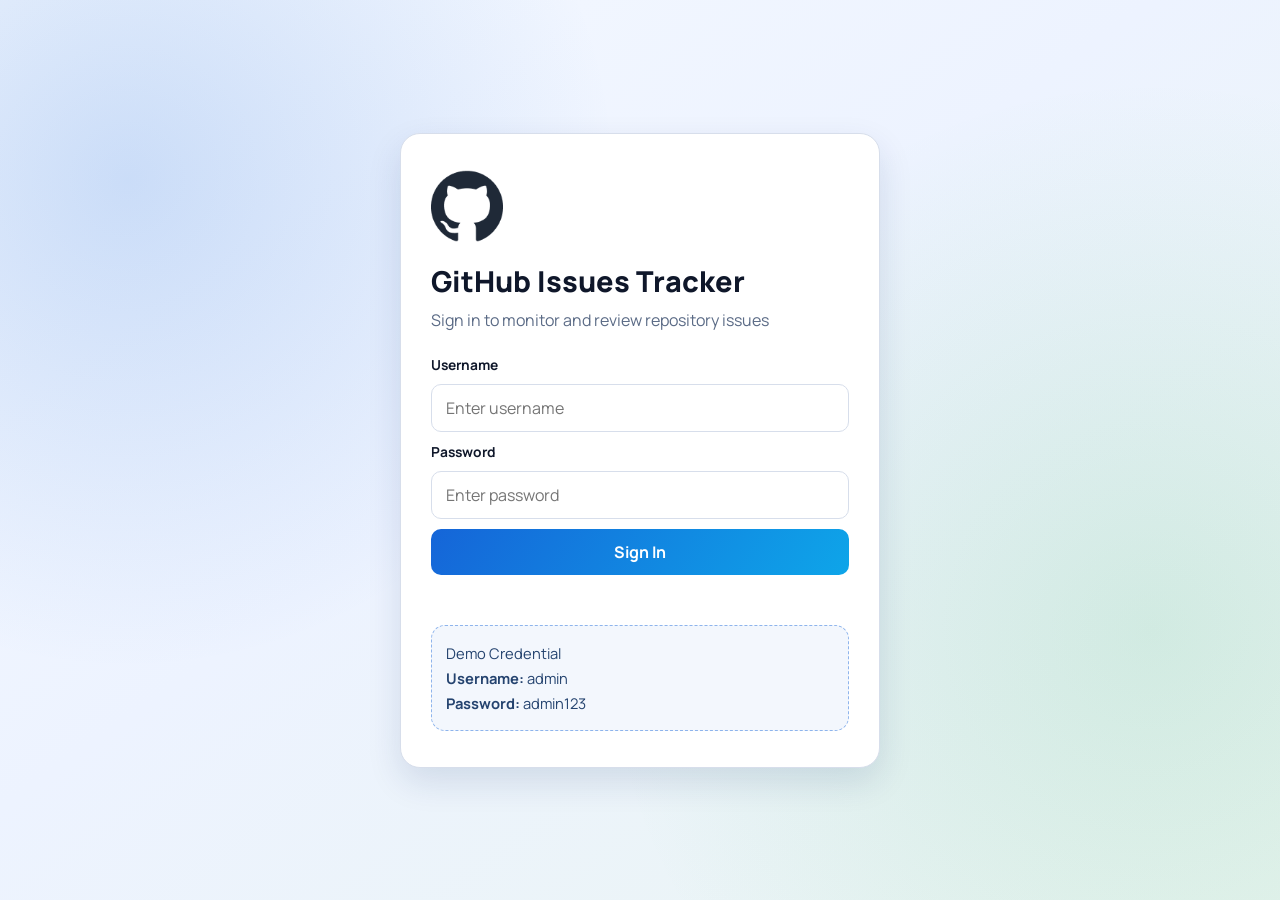
==== issues.html @ 7c421cb4 "1th" ====
<!DOCTYPE html>
<html lang="en">
  <head>
    <meta charset="UTF-8" />
    <meta name="viewport" content="width=device-width, initial-scale=1.0" />
    <title>GitHub Issues Tracker</title>
    <link rel="preconnect" href="https://fonts.googleapis.com" />
    <link rel="preconnect" href="https://fonts.gstatic.com" crossorigin />
    <link
      href="https://fonts.googleapis.com/css2?family=Manrope:wght@400;500;600;700;800&display=swap"
      rel="stylesheet"
    />
    <link rel="stylesheet" href="css/styles.css" />
  </head>
  <body class="app-body">
    <header class="app-header">
      <div class="brand-wrap">
        <img src="assets/github-logo.png" alt="Logo" class="brand-logo" />
        <div>
          <h1 class="brand-title">GitHub Issues Tracker</h1>
          <p class="brand-subtitle">Assignment-05 Dashboard</p>
        </div>
      </div>

      <div class="header-actions">
        <form id="search-form" class="search-form">
          <input
            id="search-input"
            type="text"
            class="text-input search-input"
            placeholder="Search issues..."
          />
          <button type="submit" class="primary-btn search-btn">Search</button>
        </form>
        <button id="logout-btn" type="button" class="ghost-btn">Logout</button>
      </div>
    </header>

    <main class="app-main">
      <section class="tab-panel">
        <div class="tabs-row">
          <button type="button" class="tab-btn is-active" data-tab="all">All</button>
          <button type="button" class="tab-btn" data-tab="open">Open</button>
          <button type="button" class="tab-btn" data-tab="closed">Closed</button>
        </div>

        <div class="summary-row">
          <div class="summary-left">
            <img src="assets/Aperture.png" alt="" class="summary-icon" />
            <p id="summary-text">0 issues for selected filter</p>
          </div>

          <div class="summary-right">
            <div class="status-chip">
              <img src="assets/Open-Status.png" alt="" />
              <span id="open-count">0 Open</span>
            </div>
            <div class="status-chip">
              <img src="assets/closed-status.png" alt="" />
              <span id="closed-count">0 Closed</span>
            </div>
          </div>
        </div>
      </section>

      <section class="cards-shell">
        <div id="loading-state" class="loading-state hidden">
          <div class="spinner" aria-hidden="true"></div>
          <p>Loading issues...</p>
        </div>

        <div id="issues-grid" class="issues-grid" aria-live="polite"></div>
        <p id="empty-state" class="empty-state hidden">
          No issues found for the selected filter.
        </p>
      </section>
    </main>

    <div id="modal-overlay" class="modal-overlay hidden" role="dialog" aria-modal="true">
      <div class="modal-card">
        <button id="modal-close" class="modal-close-btn" aria-label="Close modal">x</button>
        <div id="modal-content" class="modal-content"></div>
      </div>
    </div>

    <script src="js/issues.js"></script>
  </body>
</html>
---- css/styles.css ----
:root {
  --canvas: #eef3fb;
  --surface: #ffffff;
  --surface-soft: #f8fbff;
  --ink: #0f172a;
  --muted: #5b6b86;
  --line: #d7deeb;
  --brand: #1565d8;
  --brand-strong: #0e4fb2;
  --open: #1a9c4b;
  --closed: #7b3ff0;
  --danger: #d13d59;
  --shadow: 0 14px 34px rgba(12, 42, 99, 0.12);
  --radius-lg: 20px;
  --radius-md: 14px;
  --radius-sm: 10px;
}

* {
  box-sizing: border-box;
}

body {
  margin: 0;
  font-family: "Manrope", sans-serif;
  color: var(--ink);
}

.hidden {
  display: none !important;
}

.login-body {
  min-height: 100vh;
  padding: 20px;
  background:
    radial-gradient(circle at 10% 20%, rgba(21, 101, 216, 0.18), transparent 36%),
    radial-gradient(circle at 90% 70%, rgba(22, 163, 74, 0.12), transparent 42%),
    linear-gradient(145deg, #f5f9ff 0%, #edf3ff 45%, #eaf5f2 100%);
  display: grid;
  place-items: center;
}

.auth-wrapper {
  width: min(100%, 480px);
}

.auth-card {
  background: var(--surface);
  border: 1px solid var(--line);
  border-radius: var(--radius-lg);
  box-shadow: var(--shadow);
  padding: 36px 30px;
}

.auth-logo {
  width: 72px;
  height: 72px;
  object-fit: contain;
  margin-bottom: 14px;
}

.auth-title {
  margin: 0;
  font-size: 1.8rem;
  font-weight: 800;
}

.auth-subtitle {
  margin: 8px 0 24px;
  color: var(--muted);
}

.auth-form {
  display: grid;
  gap: 10px;
}

.field-label {
  font-size: 0.86rem;
  font-weight: 700;
}

.text-input {
  width: 100%;
  border: 1px solid var(--line);
  border-radius: var(--radius-sm);
  padding: 12px 14px;
  font: inherit;
  color: var(--ink);
  background: #fff;
  transition: border-color 0.2s, box-shadow 0.2s;
}

.text-input:focus {
  outline: none;
  border-color: var(--brand);
  box-shadow: 0 0 0 4px rgba(21, 101, 216, 0.14);
}

.primary-btn,
.ghost-btn {
  border: 0;
  border-radius: var(--radius-sm);
  font: inherit;
  font-weight: 700;
  cursor: pointer;
}

.primary-btn {
  background: linear-gradient(125deg, var(--brand) 0%, #0ea5e9 100%);
  color: #fff;
  padding: 12px 16px;
}

.primary-btn:hover {
  background: linear-gradient(125deg, var(--brand-strong) 0%, #0582bc 100%);
}

.auth-error {
  min-height: 20px;
  margin: 0;
  color: var(--danger);
  font-size: 0.92rem;
}

.demo-credentials {
  margin-top: 20px;
  border-radius: var(--radius-md);
  border: 1px dashed rgba(21, 101, 216, 0.45);
  background: rgba(21, 101, 216, 0.05);
  padding: 12px 14px;
  color: #24436f;
}

.demo-credentials p {
  margin: 5px 0;
  font-size: 0.92rem;
}

.app-body {
  min-height: 100vh;
  background: linear-gradient(180deg, #f4f8ff 0%, #eef3fb 100%);
}

.app-header {
  position: sticky;
  top: 0;
  z-index: 50;
  background: rgba(255, 255, 255, 0.92);
  border-bottom: 1px solid var(--line);
  backdrop-filter: blur(6px);
  padding: 14px 20px;
  display: flex;
  align-items: center;
  justify-content: space-between;
  gap: 16px;
}

.brand-wrap {
  display: flex;
  align-items: center;
  gap: 12px;
}

.brand-logo {
  width: 44px;
  height: 44px;
}

.brand-title {
  margin: 0;
  font-size: 1.1rem;
  font-weight: 800;
}

.brand-subtitle {
  margin: 2px 0 0;
  color: var(--muted);
  font-size: 0.86rem;
}

.header-actions {
  display: flex;
  align-items: center;
  gap: 10px;
}

.search-form {
  display: flex;
  align-items: center;
  gap: 8px;
}

.search-input {
  width: min(340px, 52vw);
}

.search-btn {
  padding-inline: 18px;
}

.ghost-btn {
  padding: 10px 14px;
  border: 1px solid var(--line);
  background: #fff;
  color: var(--ink);
}

.ghost-btn:hover {
  background: #f5f8ff;
}

.app-main {
  width: min(1360px, 95%);
  margin: 22px auto 32px;
}

.tab-panel {
  border: 1px solid var(--line);
  border-radius: var(--radius-md);
  background: #fff;
  box-shadow: 0 8px 24px rgba(20, 37, 80, 0.08);
}

.tabs-row {
  border-bottom: 1px solid var(--line);
  display: flex;
  align-items: center;
  gap: 8px;
  padding: 10px;
}

.tab-btn {
  border: 0;
  background: transparent;
  border-radius: 8px;
  cursor: pointer;
  padding: 9px 14px;
  font: inherit;
  font-weight: 700;
  color: #334155;
}

.tab-btn:hover {
  background: #eff5ff;
}

.tab-btn.is-active {
  color: #fff;
  background: linear-gradient(135deg, var(--brand) 0%, #1278f1 100%);
}

.summary-row {
  padding: 12px 14px;
  display: flex;
  align-items: center;
  justify-content: space-between;
  gap: 10px;
  flex-wrap: wrap;
}

.summary-left {
  display: flex;
  align-items: center;
  gap: 8px;
  color: #1f3556;
}

.summary-left p {
  margin: 0;
  font-weight: 600;
}

.summary-icon {
  width: 16px;
  height: 16px;
}

.summary-right {
  display: flex;
  align-items: center;
  gap: 10px;
}

.status-chip {
  border: 1px solid var(--line);
  border-radius: 99px;
  background: var(--surface-soft);
  padding: 5px 10px;
  display: flex;
  align-items: center;
  gap: 6px;
  font-size: 0.86rem;
  font-weight: 700;
}

.status-chip img {
  width: 12px;
  height: 12px;
  object-fit: contain;
}

.cards-shell {
  position: relative;
  margin-top: 16px;
}

.loading-state {
  border: 1px solid var(--line);
  border-radius: var(--radius-md);
  background: #fff;
  padding: 36px 18px;
  display: grid;
  place-items: center;
  gap: 10px;
  color: #334155;
}

.spinner {
  width: 36px;
  height: 36px;
  border-radius: 50%;
  border: 3px solid #dbe4f3;
  border-top-color: var(--brand);
  animation: spin 0.85s linear infinite;
}

@keyframes spin {
  to {
    transform: rotate(360deg);
  }
}

.issues-grid {
  display: grid;
  grid-template-columns: repeat(4, minmax(0, 1fr));
  gap: 14px;
}

.issue-card {
  background: #fff;
  border: 1px solid var(--line);
  border-radius: var(--radius-md);
  border-top-width: 4px;
  box-shadow: 0 8px 20px rgba(18, 34, 70, 0.06);
  padding: 14px;
  display: flex;
  flex-direction: column;
  gap: 12px;
}

.issue-card.status-open {
  border-top-color: var(--open);
}

.issue-card.status-closed {
  border-top-color: var(--closed);
}

.card-head {
  display: flex;
  align-items: flex-start;
  justify-content: space-between;
  gap: 10px;
}

.issue-link {
  border: 0;
  background: transparent;
  color: var(--brand-strong);
  font: inherit;
  font-weight: 800;
  text-align: left;
  cursor: pointer;
  padding: 0;
  line-height: 1.35;
}

.issue-link:hover {
  text-decoration: underline;
}

.status-badge {
  border-radius: 999px;
  padding: 4px 9px;
  font-size: 0.74rem;
  font-weight: 800;
  text-transform: capitalize;
  flex-shrink: 0;
}

.status-badge.status-open {
  background: rgba(26, 156, 75, 0.14);
  color: #0f7d38;
}

.status-badge.status-closed {
  background: rgba(123, 63, 240, 0.14);
  color: #5d24c8;
}

.issue-description {
  margin: 0;
  color: #4b5f80;
  font-size: 0.92rem;
  line-height: 1.5;
}

.meta-grid {
  display: grid;
  grid-template-columns: repeat(2, minmax(0, 1fr));
  gap: 9px;
}

.meta-item {
  margin: 0;
  font-size: 0.85rem;
  color: #2f415f;
}

.meta-item span {
  display: block;
  color: var(--muted);
  font-size: 0.74rem;
  font-weight: 700;
  margin-bottom: 2px;
}

.card-footer {
  margin-top: auto;
  display: flex;
  justify-content: space-between;
  align-items: center;
  gap: 8px;
}

.label-pill {
  max-width: 68%;
  border-radius: 999px;
  border: 1px solid var(--line);
  background: var(--surface-soft);
  padding: 4px 10px;
  font-size: 0.78rem;
  font-weight: 600;
  white-space: nowrap;
  text-overflow: ellipsis;
  overflow: hidden;
}

.details-btn {
  border: 1px solid var(--line);
  border-radius: 8px;
  background: #fff;
  color: #223554;
  cursor: pointer;
  font: inherit;
  font-size: 0.8rem;
  font-weight: 700;
  padding: 6px 9px;
}

.details-btn:hover {
  background: #f4f8ff;
}

.empty-state {
  margin: 10px 0 0;
  text-align: center;
  color: var(--muted);
  border: 1px dashed var(--line);
  border-radius: var(--radius-md);
  background: #fff;
  padding: 28px 18px;
}

.modal-overlay {
  position: fixed;
  inset: 0;
  background: rgba(8, 17, 34, 0.56);
  display: grid;
  place-items: center;
  padding: 18px;
  z-index: 100;
}

.modal-card {
  width: min(760px, 100%);
  max-height: calc(100vh - 40px);
  overflow-y: auto;
  border-radius: var(--radius-lg);
  background: #fff;
  border: 1px solid var(--line);
  box-shadow: var(--shadow);
  position: relative;
  padding: 24px;
}

.modal-close-btn {
  position: absolute;
  top: 10px;
  right: 10px;
  width: 34px;
  height: 34px;
  border-radius: 50%;
  border: 1px solid var(--line);
  background: #fff;
  color: #334155;
  cursor: pointer;
  font: inherit;
  font-size: 1rem;
}

.modal-content h2 {
  margin-top: 0;
  margin-bottom: 10px;
  font-size: 1.4rem;
}

.modal-description {
  margin: 0 0 16px;
  color: #384d73;
  line-height: 1.6;
}

.modal-grid {
  display: grid;
  grid-template-columns: repeat(2, minmax(0, 1fr));
  gap: 10px;
}

.modal-item {
  border: 1px solid var(--line);
  border-radius: 10px;
  background: var(--surface-soft);
  padding: 10px 12px;
}

.modal-item p {
  margin: 0;
  color: #2a3b59;
  font-size: 0.9rem;
}

.modal-item p:first-child {
  margin-bottom: 4px;
  color: var(--muted);
  font-size: 0.78rem;
  font-weight: 700;
}

.modal-loading {
  display: grid;
  place-items: center;
  gap: 12px;
  padding: 34px;
}

@media (max-width: 1180px) {
  .issues-grid {
    grid-template-columns: repeat(3, minmax(0, 1fr));
  }
}

@media (max-width: 920px) {
  .app-header {
    align-items: stretch;
    flex-direction: column;
  }

  .header-actions {
    justify-content: space-between;
  }

  .search-input {
    width: 100%;
  }

  .search-form {
    flex: 1;
  }

  .issues-grid {
    grid-template-columns: repeat(2, minmax(0, 1fr));
  }
}

@media (max-width: 620px) {
  .auth-card {
    padding: 26px 20px;
  }

  .brand-subtitle {
    display: none;
  }

  .header-actions {
    flex-direction: column;
    align-items: stretch;
  }

  .issues-grid {
    grid-template-columns: 1fr;
  }

  .summary-right {
    width: 100%;
    justify-content: flex-start;
  }

  .search-form {
    width: 100%;
  }

  .modal-card {
    padding: 18px;
  }

  .modal-grid {
    grid-template-columns: 1fr;
  }
}
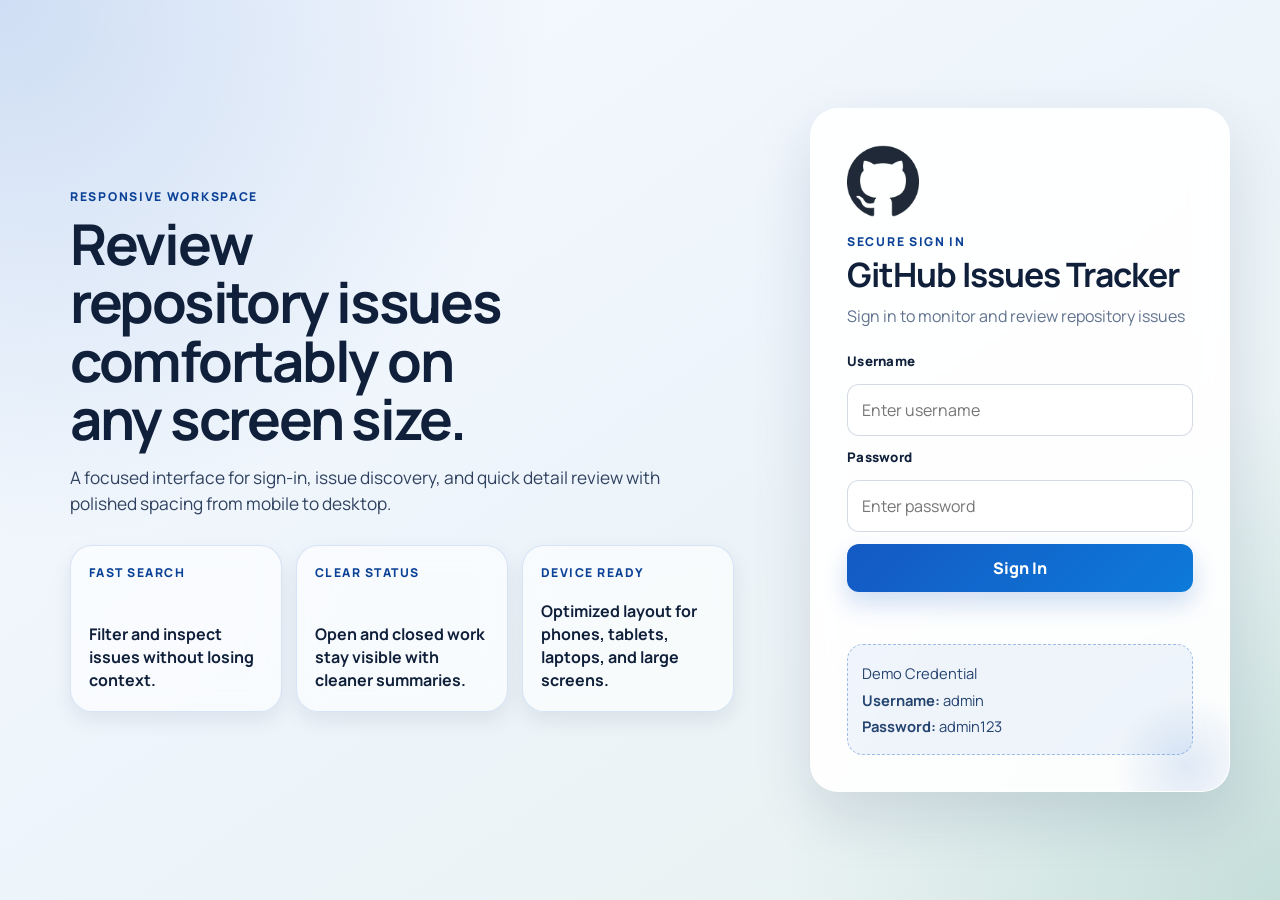
==== commit 37124656: "6th" ====
--- a/issues.html
+++ b/issues.html
@@ -13,68 +13,129 @@
     <link rel="stylesheet" href="css/styles.css" />
   </head>
   <body class="app-body">
-    <header class="app-header">
-      <div class="brand-wrap">
-        <img src="assets/github-logo.png" alt="Logo" class="brand-logo" />
-        <div>
-          <h1 class="brand-title">GitHub Issues Tracker</h1>
-          <p class="brand-subtitle">Assignment-05 Dashboard</p>
-        </div>
-      </div>
-
-      <div class="header-actions">
-        <form id="search-form" class="search-form">
-          <input
-            id="search-input"
-            type="text"
-            class="text-input search-input"
-            placeholder="Search issues..."
-          />
-          <button type="submit" class="primary-btn search-btn">Search</button>
-        </form>
-        <button id="logout-btn" type="button" class="ghost-btn">Logout</button>
-      </div>
-    </header>
-
-    <main class="app-main">
-      <section class="tab-panel">
-        <div class="tabs-row">
-          <button type="button" class="tab-btn is-active" data-tab="all">All</button>
-          <button type="button" class="tab-btn" data-tab="open">Open</button>
-          <button type="button" class="tab-btn" data-tab="closed">Closed</button>
+    <div class="app-shell">
+      <header class="app-header">
+        <div class="brand-wrap">
+          <img src="assets/github-logo.png" alt="Logo" class="brand-logo" />
+          <div class="brand-copy">
+            <p class="section-label">Repository Workspace</p>
+            <h1 class="brand-title">GitHub Issues Tracker</h1>
+            <p class="brand-subtitle">
+              Search, filter, and review repository issues from a polished dashboard that
+              adapts smoothly across device sizes.
+            </p>
+          </div>
         </div>
 
-        <div class="summary-row">
-          <div class="summary-left">
-            <img src="assets/Aperture.png" alt="" class="summary-icon" />
-            <p id="summary-text">0 issues for selected filter</p>
+        <div class="header-actions">
+          <form id="search-form" class="search-form">
+            <label class="sr-only" for="search-input">Search issues</label>
+            <input
+              id="search-input"
+              type="search"
+              class="text-input search-input"
+              placeholder="Search issues, labels, authors..."
+            />
+            <button type="submit" class="primary-btn search-btn">Search</button>
+          </form>
+          <button id="logout-btn" type="button" class="ghost-btn">Logout</button>
+        </div>
+      </header>
+
+      <main class="app-main">
+        <section class="hero-panel">
+          <div class="hero-copy">
+            <p class="section-label">Issue Overview</p>
+            <h2 class="hero-title">A clearer issue board for mobile, tablet, and desktop.</h2>
+            <p class="hero-text">
+              Keep issue discovery simple with clean metrics, compact cards, and a modal
+              view that stays readable on smaller screens.
+            </p>
           </div>
 
-          <div class="summary-right">
-            <div class="status-chip">
-              <img src="assets/Open-Status.png" alt="" />
-              <span id="open-count">0 Open</span>
+          <div class="metrics-grid">
+            <article class="metric-card">
+              <span>Total Issues</span>
+              <strong id="total-count">0</strong>
+            </article>
+            <article class="metric-card">
+              <span>Visible Now</span>
+              <strong id="visible-count">0</strong>
+            </article>
+            <article class="metric-card">
+              <span>Open Issues</span>
+              <strong id="open-count">0 Open</strong>
+            </article>
+            <article class="metric-card">
+              <span>Closed Issues</span>
+              <strong id="closed-count">0 Closed</strong>
+            </article>
+          </div>
+        </section>
+
+        <section class="tab-panel">
+          <div class="panel-top">
+            <div class="tabs-row" role="tablist" aria-label="Issue status filters">
+              <button
+                type="button"
+                class="tab-btn is-active"
+                data-tab="all"
+                role="tab"
+                aria-selected="true"
+              >
+                All
+              </button>
+              <button type="button" class="tab-btn" data-tab="open" role="tab" aria-selected="false">
+                Open
+              </button>
+              <button
+                type="button"
+                class="tab-btn"
+                data-tab="closed"
+                role="tab"
+                aria-selected="false"
+              >
+                Closed
+              </button>
             </div>
-            <div class="status-chip">
-              <img src="assets/closed-status.png" alt="" />
-              <span id="closed-count">0 Closed</span>
+
+            <div class="summary-right">
+              <div class="status-chip">
+                <img src="assets/Open-Status.png" alt="" />
+                <span id="open-chip-count">0 Open</span>
+              </div>
+              <div class="status-chip">
+                <img src="assets/closed-status.png" alt="" />
+                <span id="closed-chip-count">0 Closed</span>
+              </div>
             </div>
           </div>
-        </div>
-      </section>
 
-      <section class="cards-shell">
-        <div id="loading-state" class="loading-state hidden">
-          <div class="spinner" aria-hidden="true"></div>
-          <p>Loading issues...</p>
-        </div>
+          <div class="summary-row">
+            <div class="summary-left">
+              <img src="assets/Aperture.png" alt="" class="summary-icon" />
+              <p id="summary-text">0 issues for selected filter</p>
+            </div>
+            <p id="summary-note" class="summary-note">
+              Browse all repository issues or narrow the results with search and status
+              filters.
+            </p>
+          </div>
+        </section>
 
-        <div id="issues-grid" class="issues-grid" aria-live="polite"></div>
-        <p id="empty-state" class="empty-state hidden">
-          No issues found for the selected filter.
-        </p>
-      </section>
-    </main>
+        <section class="cards-shell">
+          <div id="loading-state" class="loading-state hidden">
+            <div class="spinner" aria-hidden="true"></div>
+            <p>Loading issues...</p>
+          </div>
+
+          <div id="issues-grid" class="issues-grid" aria-live="polite"></div>
+          <p id="empty-state" class="empty-state hidden">
+            No issues found for the selected filter.
+          </p>
+        </section>
+      </main>
+    </div>
 
     <div id="modal-overlay" class="modal-overlay hidden" role="dialog" aria-modal="true">
       <div class="modal-card">
--- a/css/styles.css
+++ b/css/styles.css
@@ -1,120 +1,277 @@
 :root {
-  --canvas: #eef3fb;
-  --surface: #ffffff;
-  --surface-soft: #f8fbff;
-  --ink: #0f172a;
-  --muted: #5b6b86;
-  --line: #d7deeb;
-  --brand: #1565d8;
-  --brand-strong: #0e4fb2;
-  --open: #1a9c4b;
-  --closed: #7b3ff0;
-  --danger: #d13d59;
-  --shadow: 0 14px 34px rgba(12, 42, 99, 0.12);
-  --radius-lg: 20px;
-  --radius-md: 14px;
-  --radius-sm: 10px;
+  --canvas: #edf3f8;
+  --surface: rgba(255, 255, 255, 0.9);
+  --surface-strong: #ffffff;
+  --surface-soft: #f5f8fc;
+  --ink: #10203b;
+  --muted: #61738f;
+  --line: rgba(127, 148, 177, 0.28);
+  --brand: #1459c3;
+  --brand-strong: #0b4297;
+  --accent: #0f766e;
+  --open: #15803d;
+  --closed: #b45309;
+  --danger: #c53030;
+  --shadow-lg: 0 24px 60px rgba(17, 37, 76, 0.12);
+  --shadow-md: 0 16px 34px rgba(14, 30, 63, 0.1);
+  --shadow-sm: 0 8px 20px rgba(14, 30, 63, 0.08);
+  --radius-xl: 28px;
+  --radius-lg: 22px;
+  --radius-md: 16px;
+  --radius-sm: 12px;
 }
 
 * {
   box-sizing: border-box;
 }
 
+html {
+  font-size: 16px;
+}
+
 body {
   margin: 0;
   font-family: "Manrope", sans-serif;
   color: var(--ink);
+  line-height: 1.5;
+  overflow-x: hidden;
+}
+
+img {
+  display: block;
+  max-width: 100%;
+}
+
+button,
+input {
+  font: inherit;
 }
 
 .hidden {
   display: none !important;
 }
 
+.sr-only {
+  position: absolute;
+  width: 1px;
+  height: 1px;
+  padding: 0;
+  margin: -1px;
+  overflow: hidden;
+  clip: rect(0, 0, 0, 0);
+  white-space: nowrap;
+  border: 0;
+}
+
+.section-label {
+  margin: 0 0 0.5rem;
+  color: var(--brand-strong);
+  font-size: 0.76rem;
+  font-weight: 800;
+  letter-spacing: 0.14em;
+  text-transform: uppercase;
+}
+
 .login-body {
   min-height: 100vh;
-  padding: 20px;
+  padding: clamp(20px, 4vw, 40px);
   background:
-    radial-gradient(circle at 10% 20%, rgba(21, 101, 216, 0.18), transparent 36%),
-    radial-gradient(circle at 90% 70%, rgba(22, 163, 74, 0.12), transparent 42%),
-    linear-gradient(145deg, #f5f9ff 0%, #edf3ff 45%, #eaf5f2 100%);
-  display: grid;
-  place-items: center;
+    radial-gradient(circle at 0% 0%, rgba(20, 89, 195, 0.18), transparent 35%),
+    radial-gradient(circle at 100% 100%, rgba(15, 118, 110, 0.16), transparent 32%),
+    linear-gradient(145deg, #f8fbff 0%, #edf4fb 48%, #e8f2ee 100%);
+  display: grid;
+  align-items: center;
+}
+
+.auth-layout {
+  width: min(1180px, 100%);
+  margin: 0 auto;
+  display: grid;
+  grid-template-columns: minmax(0, 1.15fr) minmax(320px, 420px);
+  gap: clamp(24px, 5vw, 56px);
+  align-items: center;
+}
+
+.auth-showcase {
+  padding: clamp(12px, 2vw, 20px);
+}
+
+.showcase-title {
+  margin: 0;
+  max-width: 12ch;
+  font-size: clamp(2rem, 4.4vw, 4rem);
+  line-height: 1.04;
+  letter-spacing: -0.04em;
+}
+
+.showcase-copy {
+  max-width: 58ch;
+  margin: 1rem 0 0;
+  color: #30425f;
+  font-size: clamp(1rem, 1.5vw, 1.08rem);
+}
+
+.showcase-grid {
+  margin-top: 1.75rem;
+  display: grid;
+  grid-template-columns: repeat(3, minmax(0, 1fr));
+  gap: 14px;
+}
+
+.showcase-card {
+  min-height: 160px;
+  padding: 18px;
+  border: 1px solid rgba(20, 89, 195, 0.14);
+  border-radius: var(--radius-lg);
+  background: rgba(255, 255, 255, 0.62);
+  box-shadow: var(--shadow-sm);
+  backdrop-filter: blur(14px);
+  display: flex;
+  flex-direction: column;
+  justify-content: space-between;
+  gap: 18px;
+}
+
+.showcase-card span {
+  color: var(--brand-strong);
+  font-size: 0.76rem;
+  font-weight: 800;
+  letter-spacing: 0.12em;
+  text-transform: uppercase;
+}
+
+.showcase-card strong {
+  font-size: 1rem;
+  line-height: 1.45;
 }
 
 .auth-wrapper {
-  width: min(100%, 480px);
+  width: min(100%, 420px);
+  justify-self: end;
 }
 
 .auth-card {
-  background: var(--surface);
-  border: 1px solid var(--line);
-  border-radius: var(--radius-lg);
-  box-shadow: var(--shadow);
-  padding: 36px 30px;
+  position: relative;
+  overflow: hidden;
+  background: rgba(255, 255, 255, 0.92);
+  border: 1px solid rgba(255, 255, 255, 0.75);
+  border-radius: var(--radius-xl);
+  box-shadow: var(--shadow-lg);
+  padding: clamp(24px, 4vw, 36px);
+  backdrop-filter: blur(16px);
+}
+
+.auth-card::before {
+  content: "";
+  position: absolute;
+  inset: auto -32px -50px auto;
+  width: 150px;
+  height: 150px;
+  border-radius: 50%;
+  background: radial-gradient(circle, rgba(20, 89, 195, 0.12), transparent 68%);
+  pointer-events: none;
 }
 
 .auth-logo {
   width: 72px;
   height: 72px;
   object-fit: contain;
-  margin-bottom: 14px;
+  margin-bottom: 1rem;
+}
+
+.auth-label {
+  margin-bottom: 0.3rem;
 }
 
 .auth-title {
   margin: 0;
-  font-size: 1.8rem;
-  font-weight: 800;
+  font-size: clamp(1.7rem, 3vw, 2.1rem);
+  line-height: 1.08;
+  letter-spacing: -0.03em;
 }
 
 .auth-subtitle {
-  margin: 8px 0 24px;
+  margin: 0.7rem 0 1.5rem;
   color: var(--muted);
 }
 
 .auth-form {
   display: grid;
-  gap: 10px;
+  gap: 12px;
 }
 
 .field-label {
-  font-size: 0.86rem;
-  font-weight: 700;
+  font-size: 0.83rem;
+  font-weight: 800;
+  letter-spacing: 0.02em;
 }
 
 .text-input {
   width: 100%;
-  border: 1px solid var(--line);
+  min-width: 0;
+  border: 1px solid rgba(127, 148, 177, 0.34);
   border-radius: var(--radius-sm);
-  padding: 12px 14px;
-  font: inherit;
+  padding: 13px 14px;
   color: var(--ink);
-  background: #fff;
-  transition: border-color 0.2s, box-shadow 0.2s;
+  background: rgba(255, 255, 255, 0.95);
+  transition:
+    border-color 0.2s ease,
+    box-shadow 0.2s ease,
+    background-color 0.2s ease;
 }
 
 .text-input:focus {
   outline: none;
-  border-color: var(--brand);
-  box-shadow: 0 0 0 4px rgba(21, 101, 216, 0.14);
+  border-color: rgba(20, 89, 195, 0.72);
+  box-shadow: 0 0 0 4px rgba(20, 89, 195, 0.12);
+  background: #ffffff;
+}
+
+.primary-btn,
+.ghost-btn,
+.details-btn,
+.tab-btn,
+.issue-card,
+.metric-card,
+.modal-close-btn {
+  transition:
+    transform 0.2s ease,
+    box-shadow 0.2s ease,
+    background-color 0.2s ease,
+    border-color 0.2s ease,
+    color 0.2s ease;
 }
 
 .primary-btn,
 .ghost-btn {
   border: 0;
   border-radius: var(--radius-sm);
-  font: inherit;
-  font-weight: 700;
+  font-weight: 800;
   cursor: pointer;
 }
 
 .primary-btn {
-  background: linear-gradient(125deg, var(--brand) 0%, #0ea5e9 100%);
-  color: #fff;
   padding: 12px 16px;
+  color: #ffffff;
+  background: linear-gradient(135deg, var(--brand) 0%, #0d7ad9 100%);
+  box-shadow: 0 12px 24px rgba(20, 89, 195, 0.2);
 }
 
 .primary-btn:hover {
-  background: linear-gradient(125deg, var(--brand-strong) 0%, #0582bc 100%);
+  transform: translateY(-1px);
+  background: linear-gradient(135deg, var(--brand-strong) 0%, #0866bc 100%);
+}
+
+.ghost-btn {
+  padding: 11px 16px;
+  border: 1px solid var(--line);
+  background: rgba(255, 255, 255, 0.92);
+  color: var(--ink);
+}
+
+.ghost-btn:hover {
+  background: #ffffff;
+  box-shadow: var(--shadow-sm);
 }
 
 .auth-error {
@@ -125,192 +282,281 @@
 }
 
 .demo-credentials {
-  margin-top: 20px;
+  margin-top: 1.3rem;
   border-radius: var(--radius-md);
-  border: 1px dashed rgba(21, 101, 216, 0.45);
-  background: rgba(21, 101, 216, 0.05);
-  padding: 12px 14px;
+  border: 1px dashed rgba(20, 89, 195, 0.36);
+  background: rgba(20, 89, 195, 0.06);
+  padding: 13px 14px;
   color: #24436f;
 }
 
 .demo-credentials p {
-  margin: 5px 0;
+  margin: 4px 0;
   font-size: 0.92rem;
 }
 
 .app-body {
   min-height: 100vh;
-  background: linear-gradient(180deg, #f4f8ff 0%, #eef3fb 100%);
+  padding: clamp(14px, 3vw, 28px);
+  background:
+    radial-gradient(circle at top left, rgba(20, 89, 195, 0.16), transparent 26%),
+    radial-gradient(circle at right center, rgba(15, 118, 110, 0.12), transparent 22%),
+    linear-gradient(180deg, #f7fbff 0%, #eef4fb 100%);
+}
+
+.app-shell {
+  width: min(1400px, 100%);
+  margin: 0 auto;
 }
 
 .app-header {
   position: sticky;
-  top: 0;
-  z-index: 50;
-  background: rgba(255, 255, 255, 0.92);
-  border-bottom: 1px solid var(--line);
-  backdrop-filter: blur(6px);
-  padding: 14px 20px;
+  top: clamp(10px, 2vw, 18px);
+  z-index: 30;
+  display: flex;
+  align-items: flex-start;
+  justify-content: space-between;
+  gap: 24px;
+  padding: clamp(18px, 3vw, 26px);
+  border: 1px solid rgba(127, 148, 177, 0.22);
+  border-radius: var(--radius-xl);
+  background: rgba(255, 255, 255, 0.78);
+  box-shadow: var(--shadow-md);
+  backdrop-filter: blur(18px);
+}
+
+.brand-wrap {
+  display: flex;
+  align-items: flex-start;
+  gap: 16px;
+  min-width: 0;
+}
+
+.brand-logo {
+  width: 56px;
+  height: 56px;
+  flex-shrink: 0;
+}
+
+.brand-copy {
+  min-width: 0;
+}
+
+.brand-title {
+  margin: 0;
+  font-size: clamp(1.45rem, 2.8vw, 2.25rem);
+  line-height: 1.06;
+  letter-spacing: -0.04em;
+}
+
+.brand-subtitle {
+  max-width: 62ch;
+  margin: 0.55rem 0 0;
+  color: var(--muted);
+}
+
+.header-actions {
+  display: flex;
+  align-items: center;
+  justify-content: flex-end;
+  gap: 12px;
+  min-width: 0;
+}
+
+.search-form {
+  display: flex;
+  align-items: stretch;
+  gap: 12px;
+}
+
+.search-input {
+  min-width: clamp(250px, 28vw, 390px);
+}
+
+.search-btn {
+  padding-inline: 20px;
+}
+
+.app-main {
+  margin-top: 22px;
+  display: grid;
+  gap: 18px;
+}
+
+.hero-panel,
+.tab-panel,
+.loading-state,
+.empty-state {
+  border: 1px solid rgba(127, 148, 177, 0.22);
+  border-radius: var(--radius-xl);
+  background: rgba(255, 255, 255, 0.84);
+  box-shadow: var(--shadow-md);
+  backdrop-filter: blur(16px);
+}
+
+.hero-panel {
+  padding: clamp(18px, 3vw, 28px);
+  display: grid;
+  grid-template-columns: minmax(0, 1.05fr) minmax(320px, 0.95fr);
+  gap: 22px;
+  background:
+    linear-gradient(135deg, rgba(20, 89, 195, 0.08), rgba(15, 118, 110, 0.04)),
+    rgba(255, 255, 255, 0.88);
+}
+
+.hero-title {
+  margin: 0;
+  font-size: clamp(1.45rem, 2.6vw, 2.2rem);
+  line-height: 1.08;
+  letter-spacing: -0.04em;
+}
+
+.hero-text {
+  max-width: 60ch;
+  margin: 0.85rem 0 0;
+  color: #374963;
+}
+
+.metrics-grid {
+  display: grid;
+  grid-template-columns: repeat(2, minmax(0, 1fr));
+  gap: 14px;
+}
+
+.metric-card {
+  padding: 18px;
+  border: 1px solid rgba(127, 148, 177, 0.18);
+  border-radius: var(--radius-lg);
+  background:
+    linear-gradient(180deg, rgba(255, 255, 255, 0.98), rgba(245, 248, 252, 0.92));
+  min-height: 120px;
+  display: flex;
+  flex-direction: column;
+  justify-content: space-between;
+  gap: 14px;
+}
+
+.metric-card span {
+  color: var(--muted);
+  font-size: 0.78rem;
+  font-weight: 800;
+  letter-spacing: 0.08em;
+  text-transform: uppercase;
+}
+
+.metric-card strong {
+  font-size: clamp(1.45rem, 3vw, 2rem);
+  line-height: 1;
+  letter-spacing: -0.05em;
+}
+
+.tab-panel {
+  overflow: hidden;
+}
+
+.panel-top {
   display: flex;
   align-items: center;
   justify-content: space-between;
-  gap: 16px;
-}
-
-.brand-wrap {
+  gap: 18px;
+  padding: 16px 18px;
+  border-bottom: 1px solid var(--line);
+}
+
+.tabs-row {
   display: flex;
   align-items: center;
+  flex-wrap: wrap;
+  gap: 10px;
+}
+
+.tab-btn {
+  border: 1px solid transparent;
+  background: transparent;
+  border-radius: 999px;
+  cursor: pointer;
+  padding: 10px 16px;
+  font-weight: 800;
+  color: #334155;
+}
+
+.tab-btn:hover {
+  background: rgba(20, 89, 195, 0.08);
+}
+
+.tab-btn.is-active {
+  color: #ffffff;
+  border-color: transparent;
+  background: linear-gradient(135deg, var(--brand) 0%, #1278f1 100%);
+  box-shadow: 0 10px 20px rgba(20, 89, 195, 0.18);
+}
+
+.summary-row {
+  padding: 18px;
+  display: grid;
   gap: 12px;
 }
 
-.brand-logo {
-  width: 44px;
-  height: 44px;
-}
-
-.brand-title {
-  margin: 0;
-  font-size: 1.1rem;
-  font-weight: 800;
-}
-
-.brand-subtitle {
-  margin: 2px 0 0;
+.summary-left {
+  display: flex;
+  align-items: flex-start;
+  gap: 10px;
+  color: #1f3556;
+}
+
+.summary-left p,
+.summary-note {
+  margin: 0;
+}
+
+.summary-left p {
+  font-weight: 700;
+}
+
+.summary-note {
   color: var(--muted);
-  font-size: 0.86rem;
-}
-
-.header-actions {
+}
+
+.summary-icon {
+  width: 18px;
+  height: 18px;
+  margin-top: 2px;
+  flex-shrink: 0;
+}
+
+.summary-right {
   display: flex;
   align-items: center;
+  justify-content: flex-end;
+  flex-wrap: wrap;
   gap: 10px;
 }
 
-.search-form {
+.status-chip {
+  border: 1px solid var(--line);
+  border-radius: 999px;
+  background: rgba(245, 248, 252, 0.95);
+  padding: 6px 12px;
   display: flex;
   align-items: center;
   gap: 8px;
-}
-
-.search-input {
-  width: min(340px, 52vw);
-}
-
-.search-btn {
-  padding-inline: 18px;
-}
-
-.ghost-btn {
-  padding: 10px 14px;
-  border: 1px solid var(--line);
-  background: #fff;
-  color: var(--ink);
-}
-
-.ghost-btn:hover {
-  background: #f5f8ff;
-}
-
-.app-main {
-  width: min(1360px, 95%);
-  margin: 22px auto 32px;
-}
-
-.tab-panel {
-  border: 1px solid var(--line);
-  border-radius: var(--radius-md);
-  background: #fff;
-  box-shadow: 0 8px 24px rgba(20, 37, 80, 0.08);
-}
-
-.tabs-row {
-  border-bottom: 1px solid var(--line);
-  display: flex;
-  align-items: center;
-  gap: 8px;
-  padding: 10px;
-}
-
-.tab-btn {
-  border: 0;
-  background: transparent;
-  border-radius: 8px;
-  cursor: pointer;
-  padding: 9px 14px;
-  font: inherit;
-  font-weight: 700;
-  color: #334155;
-}
-
-.tab-btn:hover {
-  background: #eff5ff;
-}
-
-.tab-btn.is-active {
-  color: #fff;
-  background: linear-gradient(135deg, var(--brand) 0%, #1278f1 100%);
-}
-
-.summary-row {
-  padding: 12px 14px;
-  display: flex;
-  align-items: center;
-  justify-content: space-between;
-  gap: 10px;
-  flex-wrap: wrap;
-}
-
-.summary-left {
-  display: flex;
-  align-items: center;
-  gap: 8px;
-  color: #1f3556;
-}
-
-.summary-left p {
-  margin: 0;
-  font-weight: 600;
-}
-
-.summary-icon {
-  width: 16px;
-  height: 16px;
-}
-
-.summary-right {
-  display: flex;
-  align-items: center;
-  gap: 10px;
-}
-
-.status-chip {
-  border: 1px solid var(--line);
-  border-radius: 99px;
-  background: var(--surface-soft);
-  padding: 5px 10px;
-  display: flex;
-  align-items: center;
-  gap: 6px;
   font-size: 0.86rem;
-  font-weight: 700;
+  font-weight: 800;
+  color: #31445f;
 }
 
 .status-chip img {
-  width: 12px;
-  height: 12px;
+  width: 14px;
+  height: 14px;
   object-fit: contain;
 }
 
 .cards-shell {
   position: relative;
-  margin-top: 16px;
 }
 
 .loading-state {
-  border: 1px solid var(--line);
-  border-radius: var(--radius-md);
-  background: #fff;
-  padding: 36px 18px;
+  padding: 40px 20px;
   display: grid;
   place-items: center;
   gap: 10px;
@@ -318,10 +564,10 @@
 }
 
 .spinner {
-  width: 36px;
-  height: 36px;
+  width: 38px;
+  height: 38px;
   border-radius: 50%;
-  border: 3px solid #dbe4f3;
+  border: 3px solid rgba(127, 148, 177, 0.28);
   border-top-color: var(--brand);
   animation: spin 0.85s linear infinite;
 }
@@ -334,20 +580,26 @@
 
 .issues-grid {
   display: grid;
-  grid-template-columns: repeat(4, minmax(0, 1fr));
+  grid-template-columns: repeat(auto-fit, minmax(280px, 1fr));
+  gap: 18px;
+}
+
+.issue-card {
+  min-width: 0;
+  background: var(--surface-strong);
+  border: 1px solid rgba(127, 148, 177, 0.22);
+  border-radius: var(--radius-lg);
+  border-top-width: 4px;
+  box-shadow: var(--shadow-sm);
+  padding: 18px;
+  display: flex;
+  flex-direction: column;
   gap: 14px;
 }
 
-.issue-card {
-  background: #fff;
-  border: 1px solid var(--line);
-  border-radius: var(--radius-md);
-  border-top-width: 4px;
-  box-shadow: 0 8px 20px rgba(18, 34, 70, 0.06);
-  padding: 14px;
-  display: flex;
-  flex-direction: column;
-  gap: 12px;
+.issue-card:hover {
+  transform: translateY(-2px);
+  box-shadow: 0 18px 32px rgba(14, 30, 63, 0.12);
 }
 
 .issue-card.status-open {
@@ -369,12 +621,16 @@
   border: 0;
   background: transparent;
   color: var(--brand-strong);
-  font: inherit;
   font-weight: 800;
   text-align: left;
   cursor: pointer;
   padding: 0;
-  line-height: 1.35;
+  font-size: 1rem;
+  line-height: 1.45;
+  display: -webkit-box;
+  -webkit-box-orient: vertical;
+  -webkit-line-clamp: 2;
+  overflow: hidden;
 }
 
 .issue-link:hover {
@@ -383,7 +639,7 @@
 
 .status-badge {
   border-radius: 999px;
-  padding: 4px 9px;
+  padding: 4px 10px;
   font-size: 0.74rem;
   font-weight: 800;
   text-transform: capitalize;
@@ -391,40 +647,48 @@
 }
 
 .status-badge.status-open {
-  background: rgba(26, 156, 75, 0.14);
-  color: #0f7d38;
+  background: rgba(21, 128, 61, 0.12);
+  color: #166534;
 }
 
 .status-badge.status-closed {
-  background: rgba(123, 63, 240, 0.14);
-  color: #5d24c8;
+  background: rgba(180, 83, 9, 0.14);
+  color: #9a3412;
 }
 
 .issue-description {
   margin: 0;
   color: #4b5f80;
-  font-size: 0.92rem;
-  line-height: 1.5;
+  font-size: 0.94rem;
+  line-height: 1.6;
+  display: -webkit-box;
+  -webkit-box-orient: vertical;
+  -webkit-line-clamp: 3;
+  overflow: hidden;
 }
 
 .meta-grid {
   display: grid;
   grid-template-columns: repeat(2, minmax(0, 1fr));
-  gap: 9px;
+  gap: 10px;
 }
 
 .meta-item {
-  margin: 0;
-  font-size: 0.85rem;
+  min-width: 0;
+  margin: 0;
+  font-size: 0.86rem;
   color: #2f415f;
+  word-break: break-word;
 }
 
 .meta-item span {
   display: block;
   color: var(--muted);
-  font-size: 0.74rem;
-  font-weight: 700;
-  margin-bottom: 2px;
+  font-size: 0.73rem;
+  font-weight: 800;
+  letter-spacing: 0.04em;
+  text-transform: uppercase;
+  margin-bottom: 4px;
 }
 
 .card-footer {
@@ -432,46 +696,45 @@
   display: flex;
   justify-content: space-between;
   align-items: center;
-  gap: 8px;
+  flex-wrap: wrap;
+  gap: 10px;
 }
 
 .label-pill {
-  max-width: 68%;
+  max-width: 100%;
   border-radius: 999px;
   border: 1px solid var(--line);
   background: var(--surface-soft);
-  padding: 4px 10px;
+  padding: 6px 11px;
   font-size: 0.78rem;
-  font-weight: 600;
+  font-weight: 700;
+  color: #31445f;
   white-space: nowrap;
   text-overflow: ellipsis;
   overflow: hidden;
 }
 
 .details-btn {
+  margin-left: auto;
   border: 1px solid var(--line);
-  border-radius: 8px;
-  background: #fff;
+  border-radius: 10px;
+  background: #ffffff;
   color: #223554;
   cursor: pointer;
-  font: inherit;
-  font-size: 0.8rem;
-  font-weight: 700;
-  padding: 6px 9px;
+  font-size: 0.84rem;
+  font-weight: 800;
+  padding: 8px 11px;
 }
 
 .details-btn:hover {
-  background: #f4f8ff;
+  background: #f7faff;
 }
 
 .empty-state {
-  margin: 10px 0 0;
+  margin: 0;
   text-align: center;
   color: var(--muted);
-  border: 1px dashed var(--line);
-  border-radius: var(--radius-md);
-  background: #fff;
-  padding: 28px 18px;
+  padding: 36px 20px;
 }
 
 .modal-overlay {
@@ -480,73 +743,86 @@
   background: rgba(8, 17, 34, 0.56);
   display: grid;
   place-items: center;
-  padding: 18px;
+  padding: clamp(16px, 4vw, 28px);
   z-index: 100;
 }
 
 .modal-card {
   width: min(760px, 100%);
-  max-height: calc(100vh - 40px);
+  max-height: min(88vh, 860px);
   overflow-y: auto;
-  border-radius: var(--radius-lg);
-  background: #fff;
-  border: 1px solid var(--line);
-  box-shadow: var(--shadow);
+  border-radius: var(--radius-xl);
+  background: rgba(255, 255, 255, 0.97);
+  border: 1px solid rgba(127, 148, 177, 0.2);
+  box-shadow: var(--shadow-lg);
   position: relative;
-  padding: 24px;
+  padding: clamp(20px, 4vw, 30px);
 }
 
 .modal-close-btn {
   position: absolute;
-  top: 10px;
-  right: 10px;
-  width: 34px;
-  height: 34px;
+  top: 12px;
+  right: 12px;
+  width: 36px;
+  height: 36px;
   border-radius: 50%;
   border: 1px solid var(--line);
-  background: #fff;
+  background: #ffffff;
   color: #334155;
   cursor: pointer;
-  font: inherit;
   font-size: 1rem;
 }
 
+.modal-close-btn:hover {
+  background: #f8fbff;
+}
+
+.modal-content {
+  display: grid;
+  gap: 18px;
+}
+
 .modal-content h2 {
-  margin-top: 0;
-  margin-bottom: 10px;
-  font-size: 1.4rem;
+  margin: 0;
+  padding-right: 42px;
+  font-size: clamp(1.4rem, 3vw, 1.9rem);
+  line-height: 1.2;
+  letter-spacing: -0.03em;
 }
 
 .modal-description {
-  margin: 0 0 16px;
+  margin: 0;
   color: #384d73;
-  line-height: 1.6;
+  line-height: 1.7;
 }
 
 .modal-grid {
   display: grid;
   grid-template-columns: repeat(2, minmax(0, 1fr));
-  gap: 10px;
+  gap: 12px;
 }
 
 .modal-item {
   border: 1px solid var(--line);
-  border-radius: 10px;
+  border-radius: 14px;
   background: var(--surface-soft);
-  padding: 10px 12px;
+  padding: 12px 14px;
 }
 
 .modal-item p {
   margin: 0;
   color: #2a3b59;
-  font-size: 0.9rem;
+  font-size: 0.92rem;
+  word-break: break-word;
 }
 
 .modal-item p:first-child {
-  margin-bottom: 4px;
+  margin-bottom: 5px;
   color: var(--muted);
-  font-size: 0.78rem;
-  font-weight: 700;
+  font-size: 0.74rem;
+  font-weight: 800;
+  letter-spacing: 0.05em;
+  text-transform: uppercase;
 }
 
 .modal-loading {
@@ -556,42 +832,23 @@
   padding: 34px;
 }
 
-@media (max-width: 1180px) {
-  .issues-grid {
-    grid-template-columns: repeat(3, minmax(0, 1fr));
+@media (max-width: 1120px) {
+  .auth-layout,
+  .hero-panel {
+    grid-template-columns: 1fr;
+  }
+
+  .auth-wrapper {
+    justify-self: start;
+    width: min(100%, 500px);
   }
 }
 
 @media (max-width: 920px) {
   .app-header {
+    position: static;
+    flex-direction: column;
     align-items: stretch;
-    flex-direction: column;
-  }
-
-  .header-actions {
-    justify-content: space-between;
-  }
-
-  .search-input {
-    width: 100%;
-  }
-
-  .search-form {
-    flex: 1;
-  }
-
-  .issues-grid {
-    grid-template-columns: repeat(2, minmax(0, 1fr));
-  }
-}
-
-@media (max-width: 620px) {
-  .auth-card {
-    padding: 26px 20px;
-  }
-
-  .brand-subtitle {
-    display: none;
   }
 
   .header-actions {
@@ -599,24 +856,110 @@
     align-items: stretch;
   }
 
-  .issues-grid {
-    grid-template-columns: 1fr;
-  }
-
-  .summary-right {
-    width: 100%;
-    justify-content: flex-start;
-  }
-
   .search-form {
     width: 100%;
   }
 
+  .search-input {
+    min-width: 0;
+  }
+
+  .ghost-btn {
+    width: 100%;
+  }
+
+  .summary-right {
+    justify-content: flex-start;
+  }
+}
+
+@media (max-width: 720px) {
+  .showcase-grid,
+  .modal-grid,
+  .meta-grid {
+    grid-template-columns: 1fr;
+  }
+
+  .panel-top {
+    align-items: flex-start;
+    flex-direction: column;
+  }
+
+  .metrics-grid {
+    grid-template-columns: repeat(2, minmax(0, 1fr));
+  }
+
+  .issues-grid {
+    grid-template-columns: repeat(auto-fit, minmax(240px, 1fr));
+  }
+}
+
+@media (max-width: 560px) {
+  .login-body,
+  .app-body {
+    padding: 14px;
+  }
+
+  .auth-card,
+  .app-header,
+  .hero-panel,
+  .tab-panel,
+  .loading-state,
+  .empty-state,
   .modal-card {
-    padding: 18px;
-  }
-
-  .modal-grid {
+    border-radius: 20px;
+  }
+
+  .search-form,
+  .card-head,
+  .card-footer {
+    flex-direction: column;
+    align-items: stretch;
+  }
+
+  .search-btn,
+  .details-btn {
+    width: 100%;
+  }
+
+  .details-btn {
+    margin-left: 0;
+  }
+
+  .status-badge {
+    align-self: flex-start;
+  }
+
+  .tab-btn {
+    flex: 1 1 calc(50% - 10px);
+    text-align: center;
+  }
+}
+
+@media (max-width: 440px) {
+  .brand-logo {
+    width: 48px;
+    height: 48px;
+  }
+
+  .metrics-grid {
     grid-template-columns: 1fr;
   }
-}
+
+  .tabs-row {
+    width: 100%;
+    display: grid;
+    grid-template-columns: repeat(3, minmax(0, 1fr));
+  }
+
+  .tab-btn {
+    width: 100%;
+    padding-inline: 0;
+    font-size: 0.92rem;
+  }
+
+  .modal-close-btn {
+    top: 10px;
+    right: 10px;
+  }
+}
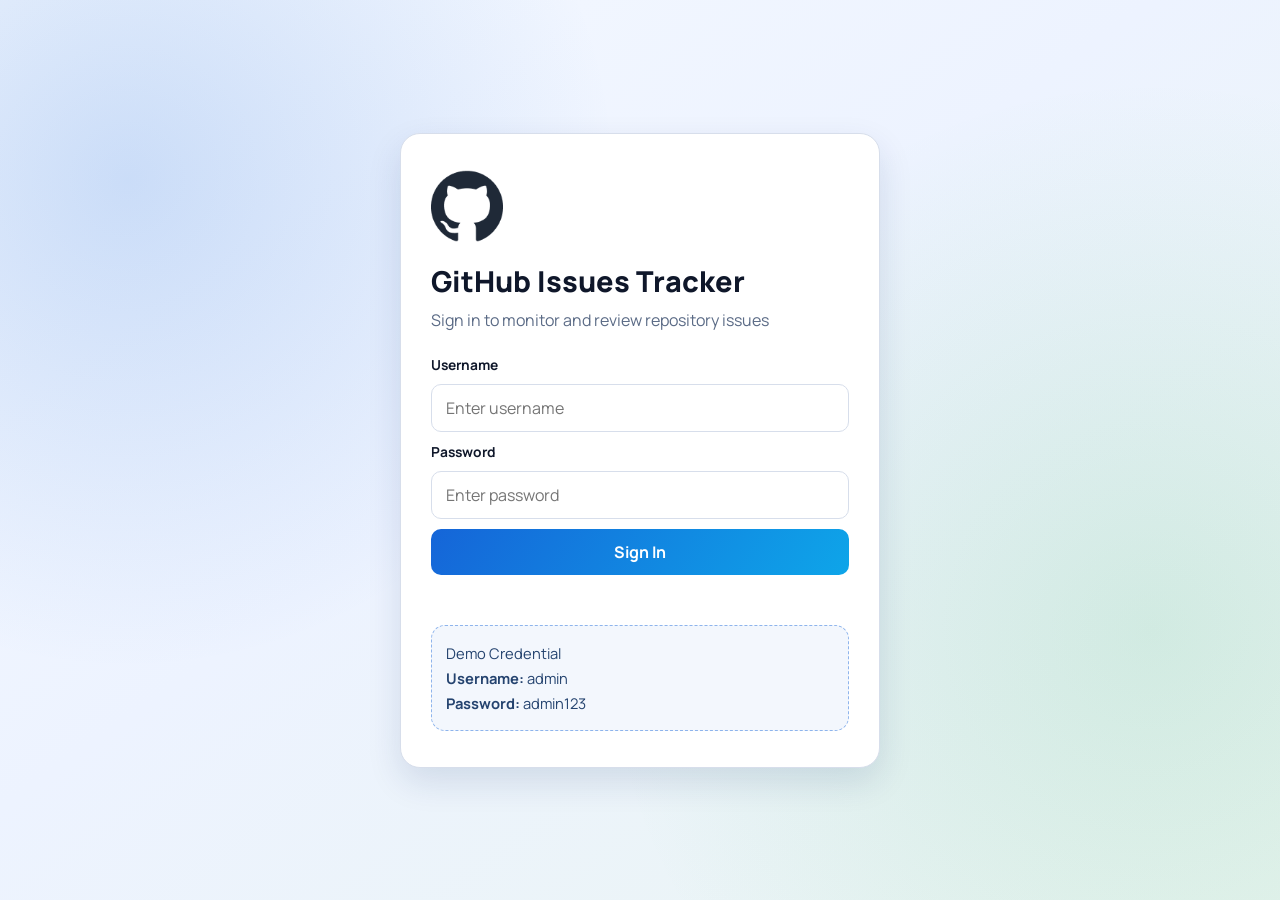
==== commit 8e9fdaec: "7th" ====
--- a/issues.html
+++ b/issues.html
@@ -13,129 +13,68 @@
     <link rel="stylesheet" href="css/styles.css" />
   </head>
   <body class="app-body">
-    <div class="app-shell">
-      <header class="app-header">
-        <div class="brand-wrap">
-          <img src="assets/github-logo.png" alt="Logo" class="brand-logo" />
-          <div class="brand-copy">
-            <p class="section-label">Repository Workspace</p>
-            <h1 class="brand-title">GitHub Issues Tracker</h1>
-            <p class="brand-subtitle">
-              Search, filter, and review repository issues from a polished dashboard that
-              adapts smoothly across device sizes.
-            </p>
+    <header class="app-header">
+      <div class="brand-wrap">
+        <img src="assets/github-logo.png" alt="Logo" class="brand-logo" />
+        <div>
+          <h1 class="brand-title">GitHub Issues Tracker</h1>
+        
+        </div>
+      </div>
+
+      <div class="header-actions">
+        <form id="search-form" class="search-form">
+          <input
+            id="search-input"
+            type="text"
+            class="text-input search-input"
+            placeholder="Search issues..."
+          />
+          <button type="submit" class="primary-btn search-btn">Search</button>
+        </form>
+        <button id="logout-btn" type="button" class="ghost-btn">Logout</button>
+      </div>
+    </header>
+
+    <main class="app-main">
+      <section class="tab-panel">
+        <div class="tabs-row">
+          <button type="button" class="tab-btn is-active" data-tab="all">All</button>
+          <button type="button" class="tab-btn" data-tab="open">Open</button>
+          <button type="button" class="tab-btn" data-tab="closed">Closed</button>
+        </div>
+
+        <div class="summary-row">
+          <div class="summary-left">
+            <img src="assets/Aperture.png" alt="" class="summary-icon" />
+            <p id="summary-text">0 issues for selected filter</p>
+          </div>
+
+          <div class="summary-right">
+            <div class="status-chip">
+              <img src="assets/Open-Status.png" alt="" />
+              <span id="open-count">0 Open</span>
+            </div>
+            <div class="status-chip">
+              <img src="assets/closed-status.png" alt="" />
+              <span id="closed-count">0 Closed</span>
+            </div>
           </div>
         </div>
+      </section>
 
-        <div class="header-actions">
-          <form id="search-form" class="search-form">
-            <label class="sr-only" for="search-input">Search issues</label>
-            <input
-              id="search-input"
-              type="search"
-              class="text-input search-input"
-              placeholder="Search issues, labels, authors..."
-            />
-            <button type="submit" class="primary-btn search-btn">Search</button>
-          </form>
-          <button id="logout-btn" type="button" class="ghost-btn">Logout</button>
+      <section class="cards-shell">
+        <div id="loading-state" class="loading-state hidden">
+          <div class="spinner" aria-hidden="true"></div>
+          <p>Loading issues...</p>
         </div>
-      </header>
 
-      <main class="app-main">
-        <section class="hero-panel">
-          <div class="hero-copy">
-            <p class="section-label">Issue Overview</p>
-            <h2 class="hero-title">A clearer issue board for mobile, tablet, and desktop.</h2>
-            <p class="hero-text">
-              Keep issue discovery simple with clean metrics, compact cards, and a modal
-              view that stays readable on smaller screens.
-            </p>
-          </div>
-
-          <div class="metrics-grid">
-            <article class="metric-card">
-              <span>Total Issues</span>
-              <strong id="total-count">0</strong>
-            </article>
-            <article class="metric-card">
-              <span>Visible Now</span>
-              <strong id="visible-count">0</strong>
-            </article>
-            <article class="metric-card">
-              <span>Open Issues</span>
-              <strong id="open-count">0 Open</strong>
-            </article>
-            <article class="metric-card">
-              <span>Closed Issues</span>
-              <strong id="closed-count">0 Closed</strong>
-            </article>
-          </div>
-        </section>
-
-        <section class="tab-panel">
-          <div class="panel-top">
-            <div class="tabs-row" role="tablist" aria-label="Issue status filters">
-              <button
-                type="button"
-                class="tab-btn is-active"
-                data-tab="all"
-                role="tab"
-                aria-selected="true"
-              >
-                All
-              </button>
-              <button type="button" class="tab-btn" data-tab="open" role="tab" aria-selected="false">
-                Open
-              </button>
-              <button
-                type="button"
-                class="tab-btn"
-                data-tab="closed"
-                role="tab"
-                aria-selected="false"
-              >
-                Closed
-              </button>
-            </div>
-
-            <div class="summary-right">
-              <div class="status-chip">
-                <img src="assets/Open-Status.png" alt="" />
-                <span id="open-chip-count">0 Open</span>
-              </div>
-              <div class="status-chip">
-                <img src="assets/closed-status.png" alt="" />
-                <span id="closed-chip-count">0 Closed</span>
-              </div>
-            </div>
-          </div>
-
-          <div class="summary-row">
-            <div class="summary-left">
-              <img src="assets/Aperture.png" alt="" class="summary-icon" />
-              <p id="summary-text">0 issues for selected filter</p>
-            </div>
-            <p id="summary-note" class="summary-note">
-              Browse all repository issues or narrow the results with search and status
-              filters.
-            </p>
-          </div>
-        </section>
-
-        <section class="cards-shell">
-          <div id="loading-state" class="loading-state hidden">
-            <div class="spinner" aria-hidden="true"></div>
-            <p>Loading issues...</p>
-          </div>
-
-          <div id="issues-grid" class="issues-grid" aria-live="polite"></div>
-          <p id="empty-state" class="empty-state hidden">
-            No issues found for the selected filter.
-          </p>
-        </section>
-      </main>
-    </div>
+        <div id="issues-grid" class="issues-grid" aria-live="polite"></div>
+        <p id="empty-state" class="empty-state hidden">
+          No issues found for the selected filter.
+        </p>
+      </section>
+    </main>
 
     <div id="modal-overlay" class="modal-overlay hidden" role="dialog" aria-modal="true">
       <div class="modal-card">
--- a/css/styles.css
+++ b/css/styles.css
@@ -1,277 +1,120 @@
 :root {
-  --canvas: #edf3f8;
-  --surface: rgba(255, 255, 255, 0.9);
-  --surface-strong: #ffffff;
-  --surface-soft: #f5f8fc;
-  --ink: #10203b;
-  --muted: #61738f;
-  --line: rgba(127, 148, 177, 0.28);
-  --brand: #1459c3;
-  --brand-strong: #0b4297;
-  --accent: #0f766e;
-  --open: #15803d;
-  --closed: #b45309;
-  --danger: #c53030;
-  --shadow-lg: 0 24px 60px rgba(17, 37, 76, 0.12);
-  --shadow-md: 0 16px 34px rgba(14, 30, 63, 0.1);
-  --shadow-sm: 0 8px 20px rgba(14, 30, 63, 0.08);
-  --radius-xl: 28px;
-  --radius-lg: 22px;
-  --radius-md: 16px;
-  --radius-sm: 12px;
+  --canvas: #eef3fb;
+  --surface: #ffffff;
+  --surface-soft: #f8fbff;
+  --ink: #0f172a;
+  --muted: #5b6b86;
+  --line: #d7deeb;
+  --brand: #1565d8;
+  --brand-strong: #0e4fb2;
+  --open: #1a9c4b;
+  --closed: #7b3ff0;
+  --danger: #d13d59;
+  --shadow: 0 14px 34px rgba(12, 42, 99, 0.12);
+  --radius-lg: 20px;
+  --radius-md: 14px;
+  --radius-sm: 10px;
 }
 
 * {
   box-sizing: border-box;
 }
 
-html {
-  font-size: 16px;
-}
-
 body {
   margin: 0;
   font-family: "Manrope", sans-serif;
   color: var(--ink);
-  line-height: 1.5;
-  overflow-x: hidden;
-}
-
-img {
-  display: block;
-  max-width: 100%;
-}
-
-button,
-input {
-  font: inherit;
 }
 
 .hidden {
   display: none !important;
 }
 
-.sr-only {
-  position: absolute;
-  width: 1px;
-  height: 1px;
-  padding: 0;
-  margin: -1px;
-  overflow: hidden;
-  clip: rect(0, 0, 0, 0);
-  white-space: nowrap;
-  border: 0;
-}
-
-.section-label {
-  margin: 0 0 0.5rem;
-  color: var(--brand-strong);
-  font-size: 0.76rem;
-  font-weight: 800;
-  letter-spacing: 0.14em;
-  text-transform: uppercase;
-}
-
 .login-body {
   min-height: 100vh;
-  padding: clamp(20px, 4vw, 40px);
+  padding: 20px;
   background:
-    radial-gradient(circle at 0% 0%, rgba(20, 89, 195, 0.18), transparent 35%),
-    radial-gradient(circle at 100% 100%, rgba(15, 118, 110, 0.16), transparent 32%),
-    linear-gradient(145deg, #f8fbff 0%, #edf4fb 48%, #e8f2ee 100%);
-  display: grid;
-  align-items: center;
-}
-
-.auth-layout {
-  width: min(1180px, 100%);
-  margin: 0 auto;
-  display: grid;
-  grid-template-columns: minmax(0, 1.15fr) minmax(320px, 420px);
-  gap: clamp(24px, 5vw, 56px);
-  align-items: center;
-}
-
-.auth-showcase {
-  padding: clamp(12px, 2vw, 20px);
-}
-
-.showcase-title {
-  margin: 0;
-  max-width: 12ch;
-  font-size: clamp(2rem, 4.4vw, 4rem);
-  line-height: 1.04;
-  letter-spacing: -0.04em;
-}
-
-.showcase-copy {
-  max-width: 58ch;
-  margin: 1rem 0 0;
-  color: #30425f;
-  font-size: clamp(1rem, 1.5vw, 1.08rem);
-}
-
-.showcase-grid {
-  margin-top: 1.75rem;
-  display: grid;
-  grid-template-columns: repeat(3, minmax(0, 1fr));
-  gap: 14px;
-}
-
-.showcase-card {
-  min-height: 160px;
-  padding: 18px;
-  border: 1px solid rgba(20, 89, 195, 0.14);
+    radial-gradient(circle at 10% 20%, rgba(21, 101, 216, 0.18), transparent 36%),
+    radial-gradient(circle at 90% 70%, rgba(22, 163, 74, 0.12), transparent 42%),
+    linear-gradient(145deg, #f5f9ff 0%, #edf3ff 45%, #eaf5f2 100%);
+  display: grid;
+  place-items: center;
+}
+
+.auth-wrapper {
+  width: min(100%, 480px);
+}
+
+.auth-card {
+  background: var(--surface);
+  border: 1px solid var(--line);
   border-radius: var(--radius-lg);
-  background: rgba(255, 255, 255, 0.62);
-  box-shadow: var(--shadow-sm);
-  backdrop-filter: blur(14px);
-  display: flex;
-  flex-direction: column;
-  justify-content: space-between;
-  gap: 18px;
-}
-
-.showcase-card span {
-  color: var(--brand-strong);
-  font-size: 0.76rem;
-  font-weight: 800;
-  letter-spacing: 0.12em;
-  text-transform: uppercase;
-}
-
-.showcase-card strong {
-  font-size: 1rem;
-  line-height: 1.45;
-}
-
-.auth-wrapper {
-  width: min(100%, 420px);
-  justify-self: end;
-}
-
-.auth-card {
-  position: relative;
-  overflow: hidden;
-  background: rgba(255, 255, 255, 0.92);
-  border: 1px solid rgba(255, 255, 255, 0.75);
-  border-radius: var(--radius-xl);
-  box-shadow: var(--shadow-lg);
-  padding: clamp(24px, 4vw, 36px);
-  backdrop-filter: blur(16px);
-}
-
-.auth-card::before {
-  content: "";
-  position: absolute;
-  inset: auto -32px -50px auto;
-  width: 150px;
-  height: 150px;
-  border-radius: 50%;
-  background: radial-gradient(circle, rgba(20, 89, 195, 0.12), transparent 68%);
-  pointer-events: none;
+  box-shadow: var(--shadow);
+  padding: 36px 30px;
 }
 
 .auth-logo {
   width: 72px;
   height: 72px;
   object-fit: contain;
-  margin-bottom: 1rem;
-}
-
-.auth-label {
-  margin-bottom: 0.3rem;
+  margin-bottom: 14px;
 }
 
 .auth-title {
   margin: 0;
-  font-size: clamp(1.7rem, 3vw, 2.1rem);
-  line-height: 1.08;
-  letter-spacing: -0.03em;
+  font-size: 1.8rem;
+  font-weight: 800;
 }
 
 .auth-subtitle {
-  margin: 0.7rem 0 1.5rem;
+  margin: 8px 0 24px;
   color: var(--muted);
 }
 
 .auth-form {
   display: grid;
-  gap: 12px;
+  gap: 10px;
 }
 
 .field-label {
-  font-size: 0.83rem;
-  font-weight: 800;
-  letter-spacing: 0.02em;
+  font-size: 0.86rem;
+  font-weight: 700;
 }
 
 .text-input {
   width: 100%;
-  min-width: 0;
-  border: 1px solid rgba(127, 148, 177, 0.34);
+  border: 1px solid var(--line);
   border-radius: var(--radius-sm);
-  padding: 13px 14px;
+  padding: 12px 14px;
+  font: inherit;
   color: var(--ink);
-  background: rgba(255, 255, 255, 0.95);
-  transition:
-    border-color 0.2s ease,
-    box-shadow 0.2s ease,
-    background-color 0.2s ease;
+  background: #fff;
+  transition: border-color 0.2s, box-shadow 0.2s;
 }
 
 .text-input:focus {
   outline: none;
-  border-color: rgba(20, 89, 195, 0.72);
-  box-shadow: 0 0 0 4px rgba(20, 89, 195, 0.12);
-  background: #ffffff;
-}
-
-.primary-btn,
-.ghost-btn,
-.details-btn,
-.tab-btn,
-.issue-card,
-.metric-card,
-.modal-close-btn {
-  transition:
-    transform 0.2s ease,
-    box-shadow 0.2s ease,
-    background-color 0.2s ease,
-    border-color 0.2s ease,
-    color 0.2s ease;
+  border-color: var(--brand);
+  box-shadow: 0 0 0 4px rgba(21, 101, 216, 0.14);
 }
 
 .primary-btn,
 .ghost-btn {
   border: 0;
   border-radius: var(--radius-sm);
-  font-weight: 800;
+  font: inherit;
+  font-weight: 700;
   cursor: pointer;
 }
 
 .primary-btn {
+  background: linear-gradient(125deg, var(--brand) 0%, #0ea5e9 100%);
+  color: #fff;
   padding: 12px 16px;
-  color: #ffffff;
-  background: linear-gradient(135deg, var(--brand) 0%, #0d7ad9 100%);
-  box-shadow: 0 12px 24px rgba(20, 89, 195, 0.2);
 }
 
 .primary-btn:hover {
-  transform: translateY(-1px);
-  background: linear-gradient(135deg, var(--brand-strong) 0%, #0866bc 100%);
-}
-
-.ghost-btn {
-  padding: 11px 16px;
-  border: 1px solid var(--line);
-  background: rgba(255, 255, 255, 0.92);
-  color: var(--ink);
-}
-
-.ghost-btn:hover {
-  background: #ffffff;
-  box-shadow: var(--shadow-sm);
+  background: linear-gradient(125deg, var(--brand-strong) 0%, #0582bc 100%);
 }
 
 .auth-error {
@@ -282,281 +125,192 @@
 }
 
 .demo-credentials {
-  margin-top: 1.3rem;
+  margin-top: 20px;
   border-radius: var(--radius-md);
-  border: 1px dashed rgba(20, 89, 195, 0.36);
-  background: rgba(20, 89, 195, 0.06);
-  padding: 13px 14px;
+  border: 1px dashed rgba(21, 101, 216, 0.45);
+  background: rgba(21, 101, 216, 0.05);
+  padding: 12px 14px;
   color: #24436f;
 }
 
 .demo-credentials p {
-  margin: 4px 0;
+  margin: 5px 0;
   font-size: 0.92rem;
 }
 
 .app-body {
   min-height: 100vh;
-  padding: clamp(14px, 3vw, 28px);
-  background:
-    radial-gradient(circle at top left, rgba(20, 89, 195, 0.16), transparent 26%),
-    radial-gradient(circle at right center, rgba(15, 118, 110, 0.12), transparent 22%),
-    linear-gradient(180deg, #f7fbff 0%, #eef4fb 100%);
-}
-
-.app-shell {
-  width: min(1400px, 100%);
-  margin: 0 auto;
+  background: linear-gradient(180deg, #f4f8ff 0%, #eef3fb 100%);
 }
 
 .app-header {
   position: sticky;
-  top: clamp(10px, 2vw, 18px);
-  z-index: 30;
-  display: flex;
-  align-items: flex-start;
+  top: 0;
+  z-index: 50;
+  background: rgba(255, 255, 255, 0.92);
+  border-bottom: 1px solid var(--line);
+  backdrop-filter: blur(6px);
+  padding: 14px 20px;
+  display: flex;
+  align-items: center;
   justify-content: space-between;
-  gap: 24px;
-  padding: clamp(18px, 3vw, 26px);
-  border: 1px solid rgba(127, 148, 177, 0.22);
-  border-radius: var(--radius-xl);
-  background: rgba(255, 255, 255, 0.78);
-  box-shadow: var(--shadow-md);
-  backdrop-filter: blur(18px);
+  gap: 16px;
 }
 
 .brand-wrap {
   display: flex;
-  align-items: flex-start;
-  gap: 16px;
-  min-width: 0;
+  align-items: center;
+  gap: 12px;
 }
 
 .brand-logo {
-  width: 56px;
-  height: 56px;
-  flex-shrink: 0;
-}
-
-.brand-copy {
-  min-width: 0;
+  width: 44px;
+  height: 44px;
 }
 
 .brand-title {
   margin: 0;
-  font-size: clamp(1.45rem, 2.8vw, 2.25rem);
-  line-height: 1.06;
-  letter-spacing: -0.04em;
+  font-size: 1.1rem;
+  font-weight: 800;
 }
 
 .brand-subtitle {
-  max-width: 62ch;
-  margin: 0.55rem 0 0;
+  margin: 2px 0 0;
   color: var(--muted);
+  font-size: 0.86rem;
 }
 
 .header-actions {
   display: flex;
   align-items: center;
-  justify-content: flex-end;
-  gap: 12px;
-  min-width: 0;
+  gap: 10px;
 }
 
 .search-form {
   display: flex;
-  align-items: stretch;
-  gap: 12px;
+  align-items: center;
+  gap: 8px;
 }
 
 .search-input {
-  min-width: clamp(250px, 28vw, 390px);
+  width: min(340px, 52vw);
 }
 
 .search-btn {
-  padding-inline: 20px;
+  padding-inline: 18px;
+}
+
+.ghost-btn {
+  padding: 10px 14px;
+  border: 1px solid var(--line);
+  background: #fff;
+  color: var(--ink);
+}
+
+.ghost-btn:hover {
+  background: #f5f8ff;
 }
 
 .app-main {
-  margin-top: 22px;
-  display: grid;
-  gap: 18px;
-}
-
-.hero-panel,
-.tab-panel,
-.loading-state,
-.empty-state {
-  border: 1px solid rgba(127, 148, 177, 0.22);
-  border-radius: var(--radius-xl);
-  background: rgba(255, 255, 255, 0.84);
-  box-shadow: var(--shadow-md);
-  backdrop-filter: blur(16px);
-}
-
-.hero-panel {
-  padding: clamp(18px, 3vw, 28px);
-  display: grid;
-  grid-template-columns: minmax(0, 1.05fr) minmax(320px, 0.95fr);
-  gap: 22px;
-  background:
-    linear-gradient(135deg, rgba(20, 89, 195, 0.08), rgba(15, 118, 110, 0.04)),
-    rgba(255, 255, 255, 0.88);
-}
-
-.hero-title {
-  margin: 0;
-  font-size: clamp(1.45rem, 2.6vw, 2.2rem);
-  line-height: 1.08;
-  letter-spacing: -0.04em;
-}
-
-.hero-text {
-  max-width: 60ch;
-  margin: 0.85rem 0 0;
-  color: #374963;
-}
-
-.metrics-grid {
-  display: grid;
-  grid-template-columns: repeat(2, minmax(0, 1fr));
-  gap: 14px;
-}
-
-.metric-card {
-  padding: 18px;
-  border: 1px solid rgba(127, 148, 177, 0.18);
-  border-radius: var(--radius-lg);
-  background:
-    linear-gradient(180deg, rgba(255, 255, 255, 0.98), rgba(245, 248, 252, 0.92));
-  min-height: 120px;
-  display: flex;
-  flex-direction: column;
+  width: min(1360px, 95%);
+  margin: 22px auto 32px;
+}
+
+.tab-panel {
+  border: 1px solid var(--line);
+  border-radius: var(--radius-md);
+  background: #fff;
+  box-shadow: 0 8px 24px rgba(20, 37, 80, 0.08);
+}
+
+.tabs-row {
+  border-bottom: 1px solid var(--line);
+  display: flex;
+  align-items: center;
+  gap: 8px;
+  padding: 10px;
+}
+
+.tab-btn {
+  border: 0;
+  background: transparent;
+  border-radius: 8px;
+  cursor: pointer;
+  padding: 9px 14px;
+  font: inherit;
+  font-weight: 700;
+  color: #334155;
+}
+
+.tab-btn:hover {
+  background: #eff5ff;
+}
+
+.tab-btn.is-active {
+  color: #fff;
+  background: linear-gradient(135deg, var(--brand) 0%, #1278f1 100%);
+}
+
+.summary-row {
+  padding: 12px 14px;
+  display: flex;
+  align-items: center;
   justify-content: space-between;
-  gap: 14px;
-}
-
-.metric-card span {
-  color: var(--muted);
-  font-size: 0.78rem;
-  font-weight: 800;
-  letter-spacing: 0.08em;
-  text-transform: uppercase;
-}
-
-.metric-card strong {
-  font-size: clamp(1.45rem, 3vw, 2rem);
-  line-height: 1;
-  letter-spacing: -0.05em;
-}
-
-.tab-panel {
-  overflow: hidden;
-}
-
-.panel-top {
-  display: flex;
-  align-items: center;
-  justify-content: space-between;
-  gap: 18px;
-  padding: 16px 18px;
-  border-bottom: 1px solid var(--line);
-}
-
-.tabs-row {
-  display: flex;
-  align-items: center;
+  gap: 10px;
   flex-wrap: wrap;
+}
+
+.summary-left {
+  display: flex;
+  align-items: center;
+  gap: 8px;
+  color: #1f3556;
+}
+
+.summary-left p {
+  margin: 0;
+  font-weight: 600;
+}
+
+.summary-icon {
+  width: 16px;
+  height: 16px;
+}
+
+.summary-right {
+  display: flex;
+  align-items: center;
   gap: 10px;
 }
 
-.tab-btn {
-  border: 1px solid transparent;
-  background: transparent;
-  border-radius: 999px;
-  cursor: pointer;
-  padding: 10px 16px;
-  font-weight: 800;
-  color: #334155;
-}
-
-.tab-btn:hover {
-  background: rgba(20, 89, 195, 0.08);
-}
-
-.tab-btn.is-active {
-  color: #ffffff;
-  border-color: transparent;
-  background: linear-gradient(135deg, var(--brand) 0%, #1278f1 100%);
-  box-shadow: 0 10px 20px rgba(20, 89, 195, 0.18);
-}
-
-.summary-row {
-  padding: 18px;
-  display: grid;
-  gap: 12px;
-}
-
-.summary-left {
-  display: flex;
-  align-items: flex-start;
-  gap: 10px;
-  color: #1f3556;
-}
-
-.summary-left p,
-.summary-note {
-  margin: 0;
-}
-
-.summary-left p {
+.status-chip {
+  border: 1px solid var(--line);
+  border-radius: 99px;
+  background: var(--surface-soft);
+  padding: 5px 10px;
+  display: flex;
+  align-items: center;
+  gap: 6px;
+  font-size: 0.86rem;
   font-weight: 700;
 }
 
-.summary-note {
-  color: var(--muted);
-}
-
-.summary-icon {
-  width: 18px;
-  height: 18px;
-  margin-top: 2px;
-  flex-shrink: 0;
-}
-
-.summary-right {
-  display: flex;
-  align-items: center;
-  justify-content: flex-end;
-  flex-wrap: wrap;
-  gap: 10px;
-}
-
-.status-chip {
-  border: 1px solid var(--line);
-  border-radius: 999px;
-  background: rgba(245, 248, 252, 0.95);
-  padding: 6px 12px;
-  display: flex;
-  align-items: center;
-  gap: 8px;
-  font-size: 0.86rem;
-  font-weight: 800;
-  color: #31445f;
-}
-
 .status-chip img {
-  width: 14px;
-  height: 14px;
+  width: 12px;
+  height: 12px;
   object-fit: contain;
 }
 
 .cards-shell {
   position: relative;
+  margin-top: 16px;
 }
 
 .loading-state {
-  padding: 40px 20px;
+  border: 1px solid var(--line);
+  border-radius: var(--radius-md);
+  background: #fff;
+  padding: 36px 18px;
   display: grid;
   place-items: center;
   gap: 10px;
@@ -564,10 +318,10 @@
 }
 
 .spinner {
-  width: 38px;
-  height: 38px;
+  width: 36px;
+  height: 36px;
   border-radius: 50%;
-  border: 3px solid rgba(127, 148, 177, 0.28);
+  border: 3px solid #dbe4f3;
   border-top-color: var(--brand);
   animation: spin 0.85s linear infinite;
 }
@@ -580,26 +334,20 @@
 
 .issues-grid {
   display: grid;
-  grid-template-columns: repeat(auto-fit, minmax(280px, 1fr));
-  gap: 18px;
+  grid-template-columns: repeat(4, minmax(0, 1fr));
+  gap: 14px;
 }
 
 .issue-card {
-  min-width: 0;
-  background: var(--surface-strong);
-  border: 1px solid rgba(127, 148, 177, 0.22);
-  border-radius: var(--radius-lg);
+  background: #fff;
+  border: 1px solid var(--line);
+  border-radius: var(--radius-md);
   border-top-width: 4px;
-  box-shadow: var(--shadow-sm);
-  padding: 18px;
+  box-shadow: 0 8px 20px rgba(18, 34, 70, 0.06);
+  padding: 14px;
   display: flex;
   flex-direction: column;
-  gap: 14px;
-}
-
-.issue-card:hover {
-  transform: translateY(-2px);
-  box-shadow: 0 18px 32px rgba(14, 30, 63, 0.12);
+  gap: 12px;
 }
 
 .issue-card.status-open {
@@ -621,16 +369,12 @@
   border: 0;
   background: transparent;
   color: var(--brand-strong);
+  font: inherit;
   font-weight: 800;
   text-align: left;
   cursor: pointer;
   padding: 0;
-  font-size: 1rem;
-  line-height: 1.45;
-  display: -webkit-box;
-  -webkit-box-orient: vertical;
-  -webkit-line-clamp: 2;
-  overflow: hidden;
+  line-height: 1.35;
 }
 
 .issue-link:hover {
@@ -639,7 +383,7 @@
 
 .status-badge {
   border-radius: 999px;
-  padding: 4px 10px;
+  padding: 4px 9px;
   font-size: 0.74rem;
   font-weight: 800;
   text-transform: capitalize;
@@ -647,48 +391,40 @@
 }
 
 .status-badge.status-open {
-  background: rgba(21, 128, 61, 0.12);
-  color: #166534;
+  background: rgba(26, 156, 75, 0.14);
+  color: #0f7d38;
 }
 
 .status-badge.status-closed {
-  background: rgba(180, 83, 9, 0.14);
-  color: #9a3412;
+  background: rgba(123, 63, 240, 0.14);
+  color: #5d24c8;
 }
 
 .issue-description {
   margin: 0;
   color: #4b5f80;
-  font-size: 0.94rem;
-  line-height: 1.6;
-  display: -webkit-box;
-  -webkit-box-orient: vertical;
-  -webkit-line-clamp: 3;
-  overflow: hidden;
+  font-size: 0.92rem;
+  line-height: 1.5;
 }
 
 .meta-grid {
   display: grid;
   grid-template-columns: repeat(2, minmax(0, 1fr));
-  gap: 10px;
+  gap: 9px;
 }
 
 .meta-item {
-  min-width: 0;
-  margin: 0;
-  font-size: 0.86rem;
+  margin: 0;
+  font-size: 0.85rem;
   color: #2f415f;
-  word-break: break-word;
 }
 
 .meta-item span {
   display: block;
   color: var(--muted);
-  font-size: 0.73rem;
-  font-weight: 800;
-  letter-spacing: 0.04em;
-  text-transform: uppercase;
-  margin-bottom: 4px;
+  font-size: 0.74rem;
+  font-weight: 700;
+  margin-bottom: 2px;
 }
 
 .card-footer {
@@ -696,45 +432,46 @@
   display: flex;
   justify-content: space-between;
   align-items: center;
-  flex-wrap: wrap;
-  gap: 10px;
+  gap: 8px;
 }
 
 .label-pill {
-  max-width: 100%;
+  max-width: 68%;
   border-radius: 999px;
   border: 1px solid var(--line);
   background: var(--surface-soft);
-  padding: 6px 11px;
+  padding: 4px 10px;
   font-size: 0.78rem;
-  font-weight: 700;
-  color: #31445f;
+  font-weight: 600;
   white-space: nowrap;
   text-overflow: ellipsis;
   overflow: hidden;
 }
 
 .details-btn {
-  margin-left: auto;
-  border: 1px solid var(--line);
-  border-radius: 10px;
-  background: #ffffff;
+  border: 1px solid var(--line);
+  border-radius: 8px;
+  background: #fff;
   color: #223554;
   cursor: pointer;
-  font-size: 0.84rem;
-  font-weight: 800;
-  padding: 8px 11px;
+  font: inherit;
+  font-size: 0.8rem;
+  font-weight: 700;
+  padding: 6px 9px;
 }
 
 .details-btn:hover {
-  background: #f7faff;
+  background: #f4f8ff;
 }
 
 .empty-state {
-  margin: 0;
+  margin: 10px 0 0;
   text-align: center;
   color: var(--muted);
-  padding: 36px 20px;
+  border: 1px dashed var(--line);
+  border-radius: var(--radius-md);
+  background: #fff;
+  padding: 28px 18px;
 }
 
 .modal-overlay {
@@ -743,86 +480,73 @@
   background: rgba(8, 17, 34, 0.56);
   display: grid;
   place-items: center;
-  padding: clamp(16px, 4vw, 28px);
+  padding: 18px;
   z-index: 100;
 }
 
 .modal-card {
   width: min(760px, 100%);
-  max-height: min(88vh, 860px);
+  max-height: calc(100vh - 40px);
   overflow-y: auto;
-  border-radius: var(--radius-xl);
-  background: rgba(255, 255, 255, 0.97);
-  border: 1px solid rgba(127, 148, 177, 0.2);
-  box-shadow: var(--shadow-lg);
+  border-radius: var(--radius-lg);
+  background: #fff;
+  border: 1px solid var(--line);
+  box-shadow: var(--shadow);
   position: relative;
-  padding: clamp(20px, 4vw, 30px);
+  padding: 24px;
 }
 
 .modal-close-btn {
   position: absolute;
-  top: 12px;
-  right: 12px;
-  width: 36px;
-  height: 36px;
+  top: 10px;
+  right: 10px;
+  width: 34px;
+  height: 34px;
   border-radius: 50%;
   border: 1px solid var(--line);
-  background: #ffffff;
+  background: #fff;
   color: #334155;
   cursor: pointer;
+  font: inherit;
   font-size: 1rem;
 }
 
-.modal-close-btn:hover {
-  background: #f8fbff;
-}
-
-.modal-content {
-  display: grid;
-  gap: 18px;
-}
-
 .modal-content h2 {
-  margin: 0;
-  padding-right: 42px;
-  font-size: clamp(1.4rem, 3vw, 1.9rem);
-  line-height: 1.2;
-  letter-spacing: -0.03em;
+  margin-top: 0;
+  margin-bottom: 10px;
+  font-size: 1.4rem;
 }
 
 .modal-description {
-  margin: 0;
+  margin: 0 0 16px;
   color: #384d73;
-  line-height: 1.7;
+  line-height: 1.6;
 }
 
 .modal-grid {
   display: grid;
   grid-template-columns: repeat(2, minmax(0, 1fr));
-  gap: 12px;
+  gap: 10px;
 }
 
 .modal-item {
   border: 1px solid var(--line);
-  border-radius: 14px;
+  border-radius: 10px;
   background: var(--surface-soft);
-  padding: 12px 14px;
+  padding: 10px 12px;
 }
 
 .modal-item p {
   margin: 0;
   color: #2a3b59;
-  font-size: 0.92rem;
-  word-break: break-word;
+  font-size: 0.9rem;
 }
 
 .modal-item p:first-child {
-  margin-bottom: 5px;
+  margin-bottom: 4px;
   color: var(--muted);
-  font-size: 0.74rem;
-  font-weight: 800;
-  letter-spacing: 0.05em;
-  text-transform: uppercase;
+  font-size: 0.78rem;
+  font-weight: 700;
 }
 
 .modal-loading {
@@ -832,23 +556,42 @@
   padding: 34px;
 }
 
-@media (max-width: 1120px) {
-  .auth-layout,
-  .hero-panel {
-    grid-template-columns: 1fr;
-  }
-
-  .auth-wrapper {
-    justify-self: start;
-    width: min(100%, 500px);
+@media (max-width: 1180px) {
+  .issues-grid {
+    grid-template-columns: repeat(3, minmax(0, 1fr));
   }
 }
 
 @media (max-width: 920px) {
   .app-header {
-    position: static;
+    align-items: stretch;
     flex-direction: column;
-    align-items: stretch;
+  }
+
+  .header-actions {
+    justify-content: space-between;
+  }
+
+  .search-input {
+    width: 100%;
+  }
+
+  .search-form {
+    flex: 1;
+  }
+
+  .issues-grid {
+    grid-template-columns: repeat(2, minmax(0, 1fr));
+  }
+}
+
+@media (max-width: 620px) {
+  .auth-card {
+    padding: 26px 20px;
+  }
+
+  .brand-subtitle {
+    display: none;
   }
 
   .header-actions {
@@ -856,110 +599,24 @@
     align-items: stretch;
   }
 
+  .issues-grid {
+    grid-template-columns: 1fr;
+  }
+
+  .summary-right {
+    width: 100%;
+    justify-content: flex-start;
+  }
+
   .search-form {
     width: 100%;
   }
 
-  .search-input {
-    min-width: 0;
-  }
-
-  .ghost-btn {
-    width: 100%;
-  }
-
-  .summary-right {
-    justify-content: flex-start;
-  }
-}
-
-@media (max-width: 720px) {
-  .showcase-grid,
-  .modal-grid,
-  .meta-grid {
+  .modal-card {
+    padding: 18px;
+  }
+
+  .modal-grid {
     grid-template-columns: 1fr;
   }
-
-  .panel-top {
-    align-items: flex-start;
-    flex-direction: column;
-  }
-
-  .metrics-grid {
-    grid-template-columns: repeat(2, minmax(0, 1fr));
-  }
-
-  .issues-grid {
-    grid-template-columns: repeat(auto-fit, minmax(240px, 1fr));
-  }
-}
-
-@media (max-width: 560px) {
-  .login-body,
-  .app-body {
-    padding: 14px;
-  }
-
-  .auth-card,
-  .app-header,
-  .hero-panel,
-  .tab-panel,
-  .loading-state,
-  .empty-state,
-  .modal-card {
-    border-radius: 20px;
-  }
-
-  .search-form,
-  .card-head,
-  .card-footer {
-    flex-direction: column;
-    align-items: stretch;
-  }
-
-  .search-btn,
-  .details-btn {
-    width: 100%;
-  }
-
-  .details-btn {
-    margin-left: 0;
-  }
-
-  .status-badge {
-    align-self: flex-start;
-  }
-
-  .tab-btn {
-    flex: 1 1 calc(50% - 10px);
-    text-align: center;
-  }
-}
-
-@media (max-width: 440px) {
-  .brand-logo {
-    width: 48px;
-    height: 48px;
-  }
-
-  .metrics-grid {
-    grid-template-columns: 1fr;
-  }
-
-  .tabs-row {
-    width: 100%;
-    display: grid;
-    grid-template-columns: repeat(3, minmax(0, 1fr));
-  }
-
-  .tab-btn {
-    width: 100%;
-    padding-inline: 0;
-    font-size: 0.92rem;
-  }
-
-  .modal-close-btn {
-    top: 10px;
-    right: 10px;
-  }
-}
+}
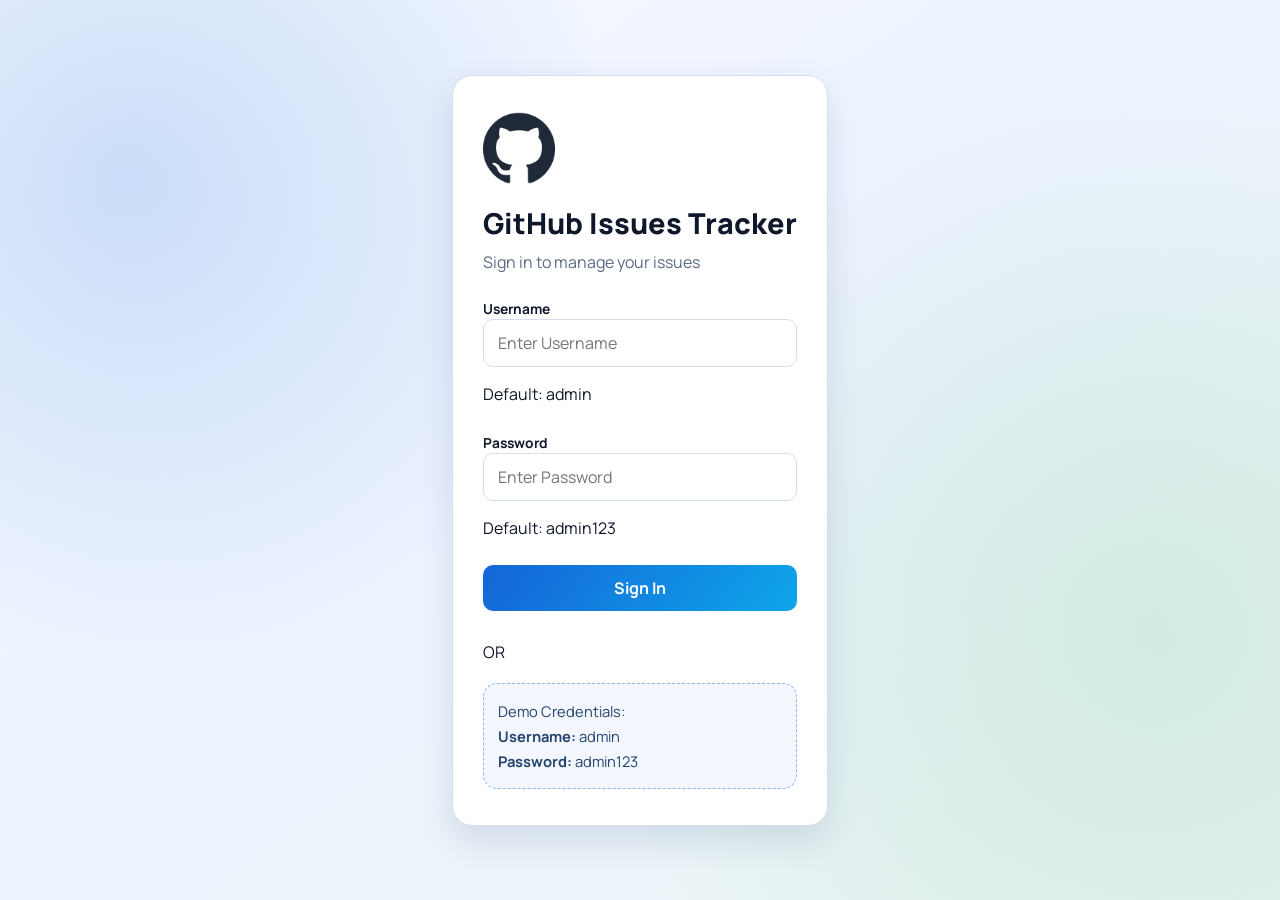
==== commit 264a1cbf: "Align page markup with the Figma structure" ====
--- a/issues.html
+++ b/issues.html
@@ -7,32 +7,44 @@
     <link rel="preconnect" href="https://fonts.googleapis.com" />
     <link rel="preconnect" href="https://fonts.gstatic.com" crossorigin />
     <link
-      href="https://fonts.googleapis.com/css2?family=Manrope:wght@400;500;600;700;800&display=swap"
+      href="https://fonts.googleapis.com/css2?family=Geist:wght@400;500;600;700;800&family=Manrope:wght@400;500;600;700;800&display=swap"
       rel="stylesheet"
     />
     <link rel="stylesheet" href="css/styles.css" />
   </head>
   <body class="app-body">
     <header class="app-header">
-      <div class="brand-wrap">
-        <img src="assets/github-logo.png" alt="Logo" class="brand-logo" />
-        <div>
-          <h1 class="brand-title">GitHub Issues Tracker</h1>
-        
+      <div class="app-header-inner">
+        <div class="brand-wrap">
+          <img src="assets/github-logo.png" alt="Logo" class="brand-logo" />
+          <div>
+            <h1 class="brand-title">GitHub Issues Tracker</h1>
+          </div>
         </div>
-      </div>
 
-      <div class="header-actions">
-        <form id="search-form" class="search-form">
-          <input
-            id="search-input"
-            type="text"
-            class="text-input search-input"
-            placeholder="Search issues..."
-          />
+        <form id="search-form" class="search-form" role="search">
+          <label class="sr-only" for="search-input">Search issues</label>
+          <div class="search-field">
+            <span class="search-icon" aria-hidden="true">
+              <svg viewBox="0 0 24 24" fill="none">
+                <circle cx="11" cy="11" r="6.5" stroke="currentColor" stroke-width="1.8" />
+                <path
+                  d="M16 16L20 20"
+                  stroke="currentColor"
+                  stroke-width="1.8"
+                  stroke-linecap="round"
+                />
+              </svg>
+            </span>
+            <input
+              id="search-input"
+              type="text"
+              class="text-input search-input"
+              placeholder="Search issues..."
+            />
+          </div>
           <button type="submit" class="primary-btn search-btn">Search</button>
         </form>
-        <button id="logout-btn" type="button" class="ghost-btn">Logout</button>
       </div>
     </header>
 
@@ -43,27 +55,34 @@
           <button type="button" class="tab-btn" data-tab="open">Open</button>
           <button type="button" class="tab-btn" data-tab="closed">Closed</button>
         </div>
+      </section>
 
+      <section class="issue-shell">
         <div class="summary-row">
           <div class="summary-left">
-            <img src="assets/Aperture.png" alt="" class="summary-icon" />
-            <p id="summary-text">0 issues for selected filter</p>
+            <div class="summary-icon-wrap">
+              <img src="assets/Aperture.png" alt="" class="summary-icon" />
+            </div>
+            <div class="summary-copy">
+              <p id="summary-total" class="summary-total">0 Issues</p>
+              <p id="summary-description" class="summary-description">
+                Track and manage your project issues
+              </p>
+            </div>
           </div>
 
           <div class="summary-right">
             <div class="status-chip">
-              <img src="assets/Open-Status.png" alt="" />
+              <span class="status-dot status-dot-open" aria-hidden="true"></span>
               <span id="open-count">0 Open</span>
             </div>
             <div class="status-chip">
-              <img src="assets/closed-status.png" alt="" />
+              <span class="status-dot status-dot-closed" aria-hidden="true"></span>
               <span id="closed-count">0 Closed</span>
             </div>
           </div>
         </div>
-      </section>
 
-      <section class="cards-shell">
         <div id="loading-state" class="loading-state hidden">
           <div class="spinner" aria-hidden="true"></div>
           <p>Loading issues...</p>
@@ -76,9 +95,17 @@
       </section>
     </main>
 
-    <div id="modal-overlay" class="modal-overlay hidden" role="dialog" aria-modal="true">
+    <div
+      id="modal-overlay"
+      class="modal-overlay hidden"
+      role="dialog"
+      aria-modal="true"
+      aria-labelledby="modal-title"
+    >
       <div class="modal-card">
-        <button id="modal-close" class="modal-close-btn" aria-label="Close modal">x</button>
+        <button id="modal-close" type="button" class="modal-close-btn" aria-label="Close modal">
+          &times;
+        </button>
         <div id="modal-content" class="modal-content"></div>
       </div>
     </div>
--- a/css/styles.css
+++ b/css/styles.css
@@ -348,6 +348,19 @@
   display: flex;
   flex-direction: column;
   gap: 12px;
+  cursor: pointer;
+  transition: transform 0.18s ease, box-shadow 0.18s ease, border-color 0.18s ease;
+}
+
+.issue-card:hover {
+  transform: translateY(-3px);
+  box-shadow: 0 14px 28px rgba(18, 34, 70, 0.1);
+}
+
+.issue-card:focus-visible {
+  outline: none;
+  border-color: rgba(21, 101, 216, 0.42);
+  box-shadow: 0 0 0 4px rgba(21, 101, 216, 0.14), 0 14px 28px rgba(18, 34, 70, 0.12);
 }
 
 .issue-card.status-open {
@@ -365,20 +378,21 @@
   gap: 10px;
 }
 
+.issue-number {
+  margin: 0 0 6px;
+  color: var(--muted);
+  font-size: 0.76rem;
+  font-weight: 700;
+  text-transform: uppercase;
+  letter-spacing: 0.04em;
+}
+
 .issue-link {
-  border: 0;
-  background: transparent;
+  margin: 0;
   color: var(--brand-strong);
-  font: inherit;
+  font-size: 1.02rem;
   font-weight: 800;
-  text-align: left;
-  cursor: pointer;
-  padding: 0;
   line-height: 1.35;
-}
-
-.issue-link:hover {
-  text-decoration: underline;
 }
 
 .status-badge {
@@ -407,24 +421,26 @@
   line-height: 1.5;
 }
 
-.meta-grid {
-  display: grid;
-  grid-template-columns: repeat(2, minmax(0, 1fr));
-  gap: 9px;
-}
-
-.meta-item {
-  margin: 0;
-  font-size: 0.85rem;
-  color: #2f415f;
-}
-
-.meta-item span {
-  display: block;
-  color: var(--muted);
-  font-size: 0.74rem;
-  font-weight: 700;
-  margin-bottom: 2px;
+.card-meta-line {
+  display: flex;
+  align-items: center;
+  gap: 8px;
+  flex-wrap: wrap;
+  color: #617391;
+  font-size: 0.83rem;
+  font-weight: 600;
+}
+
+.meta-separator {
+  color: #9aa7bb;
+  font-size: 0.8rem;
+}
+
+.label-row {
+  display: flex;
+  align-items: center;
+  gap: 8px;
+  flex-wrap: wrap;
 }
 
 .card-footer {
@@ -433,35 +449,32 @@
   justify-content: space-between;
   align-items: center;
   gap: 8px;
+  flex-wrap: wrap;
+}
+
+.card-trailing {
+  display: flex;
+  align-items: center;
+  gap: 8px;
+  margin-left: auto;
 }
 
 .label-pill {
-  max-width: 68%;
   border-radius: 999px;
-  border: 1px solid var(--line);
-  background: var(--surface-soft);
-  padding: 4px 10px;
+  border: 1px solid transparent;
+  padding: 5px 10px;
   font-size: 0.78rem;
-  font-weight: 600;
+  font-weight: 700;
   white-space: nowrap;
-  text-overflow: ellipsis;
-  overflow: hidden;
+  text-transform: uppercase;
+  letter-spacing: 0.03em;
 }
 
 .details-btn {
-  border: 1px solid var(--line);
-  border-radius: 8px;
-  background: #fff;
-  color: #223554;
-  cursor: pointer;
-  font: inherit;
-  font-size: 0.8rem;
+  color: var(--brand-strong);
+  font-size: 0.82rem;
   font-weight: 700;
-  padding: 6px 9px;
-}
-
-.details-btn:hover {
-  background: #f4f8ff;
+  white-space: nowrap;
 }
 
 .empty-state {
@@ -485,7 +498,7 @@
 }
 
 .modal-card {
-  width: min(760px, 100%);
+  width: min(860px, 100%);
   max-height: calc(100vh - 40px);
   overflow-y: auto;
   border-radius: var(--radius-lg);
@@ -493,47 +506,107 @@
   border: 1px solid var(--line);
   box-shadow: var(--shadow);
   position: relative;
-  padding: 24px;
+  padding: 32px;
 }
 
 .modal-close-btn {
   position: absolute;
-  top: 10px;
-  right: 10px;
-  width: 34px;
-  height: 34px;
+  top: 18px;
+  right: 18px;
+  width: 38px;
+  height: 38px;
   border-radius: 50%;
   border: 1px solid var(--line);
-  background: #fff;
+  background: #f8fbff;
   color: #334155;
   cursor: pointer;
   font: inherit;
-  font-size: 1rem;
+  font-size: 1.2rem;
+}
+
+.modal-hero {
+  padding-right: 44px;
+}
+
+.modal-kicker {
+  margin: 0 0 10px;
+  color: var(--muted);
+  font-size: 0.82rem;
+  font-weight: 800;
+  text-transform: uppercase;
+  letter-spacing: 0.08em;
 }
 
 .modal-content h2 {
   margin-top: 0;
-  margin-bottom: 10px;
-  font-size: 1.4rem;
+  margin-bottom: 14px;
+  font-size: clamp(1.8rem, 3vw, 2.5rem);
+  line-height: 1.12;
+}
+
+.modal-meta-row {
+  display: flex;
+  align-items: center;
+  gap: 10px;
+  flex-wrap: wrap;
+  color: #64748b;
+  font-size: 0.95rem;
+  font-weight: 600;
+  margin-bottom: 18px;
+}
+
+.modal-meta-separator {
+  color: #94a3b8;
+}
+
+.modal-label-row {
+  display: flex;
+  align-items: center;
+  gap: 10px;
+  flex-wrap: wrap;
+  margin-bottom: 22px;
 }
 
 .modal-description {
-  margin: 0 0 16px;
-  color: #384d73;
-  line-height: 1.6;
+  margin: 0;
+  color: #596a86;
+  line-height: 1.52;
+  font-size: 1.02rem;
+}
+
+.modal-summary-panel {
+  display: grid;
+  grid-template-columns: repeat(2, minmax(0, 1fr));
+  gap: 16px;
+  margin-top: 28px;
+  padding: 18px;
+  border-radius: 18px;
+  background: #f4f7fb;
+}
+
+.modal-summary-item p {
+  margin: 0 0 10px;
+  color: #64748b;
+  font-size: 0.88rem;
+}
+
+.modal-summary-item strong {
+  color: #1e293b;
+  font-size: 1.05rem;
 }
 
 .modal-grid {
   display: grid;
   grid-template-columns: repeat(2, minmax(0, 1fr));
-  gap: 10px;
+  gap: 12px;
+  margin-top: 18px;
 }
 
 .modal-item {
   border: 1px solid var(--line);
-  border-radius: 10px;
-  background: var(--surface-soft);
-  padding: 10px 12px;
+  border-radius: 16px;
+  background: #fff;
+  padding: 14px 16px;
 }
 
 .modal-item p {
@@ -549,6 +622,108 @@
   font-weight: 700;
 }
 
+.modal-label-pill {
+  border-radius: 999px;
+  border: 1px solid transparent;
+  padding: 7px 14px;
+  font-size: 0.8rem;
+  font-weight: 700;
+  text-transform: uppercase;
+  letter-spacing: 0.04em;
+}
+
+.priority-pill {
+  display: inline-flex;
+  align-items: center;
+  justify-content: center;
+  min-width: 110px;
+  border-radius: 999px;
+  padding: 10px 18px;
+  font-size: 0.9rem;
+  font-weight: 800;
+  text-transform: uppercase;
+  letter-spacing: 0.04em;
+}
+
+.priority-pill-small {
+  min-width: auto;
+  padding: 5px 10px;
+  font-size: 0.74rem;
+}
+
+.priority-high {
+  background: linear-gradient(135deg, #ef4444 0%, #f97316 100%);
+  color: #fff;
+}
+
+.priority-medium {
+  background: linear-gradient(135deg, #f59e0b 0%, #facc15 100%);
+  color: #5b3300;
+}
+
+.priority-low {
+  background: linear-gradient(135deg, #22c55e 0%, #86efac 100%);
+  color: #0f4a22;
+}
+
+.priority-na {
+  background: #e2e8f0;
+  color: #475569;
+}
+
+.label-tone-bug {
+  background: rgba(248, 113, 113, 0.12);
+  border-color: rgba(248, 113, 113, 0.34);
+  color: #dc2626;
+}
+
+.label-tone-help-wanted {
+  background: rgba(245, 158, 11, 0.12);
+  border-color: rgba(245, 158, 11, 0.36);
+  color: #c2410c;
+}
+
+.label-tone-enhancement {
+  background: rgba(59, 130, 246, 0.12);
+  border-color: rgba(59, 130, 246, 0.3);
+  color: #1d4ed8;
+}
+
+.label-tone-documentation {
+  background: rgba(16, 185, 129, 0.12);
+  border-color: rgba(16, 185, 129, 0.32);
+  color: #047857;
+}
+
+.label-tone-good-first-issue {
+  background: rgba(168, 85, 247, 0.12);
+  border-color: rgba(168, 85, 247, 0.32);
+  color: #7c3aed;
+}
+
+.label-tone-general {
+  background: rgba(148, 163, 184, 0.14);
+  border-color: rgba(148, 163, 184, 0.3);
+  color: #475569;
+}
+
+.modal-actions {
+  display: flex;
+  justify-content: flex-end;
+  margin-top: 26px;
+}
+
+.modal-action-btn {
+  border: 0;
+  border-radius: 14px;
+  background: linear-gradient(135deg, #2563eb 0%, #4f46e5 100%);
+  color: #fff;
+  cursor: pointer;
+  font: inherit;
+  font-weight: 800;
+  padding: 14px 22px;
+}
+
 .modal-loading {
   display: grid;
   place-items: center;
@@ -616,6 +791,10 @@
     padding: 18px;
   }
 
+  .modal-summary-panel {
+    grid-template-columns: 1fr;
+  }
+
   .modal-grid {
     grid-template-columns: 1fr;
   }
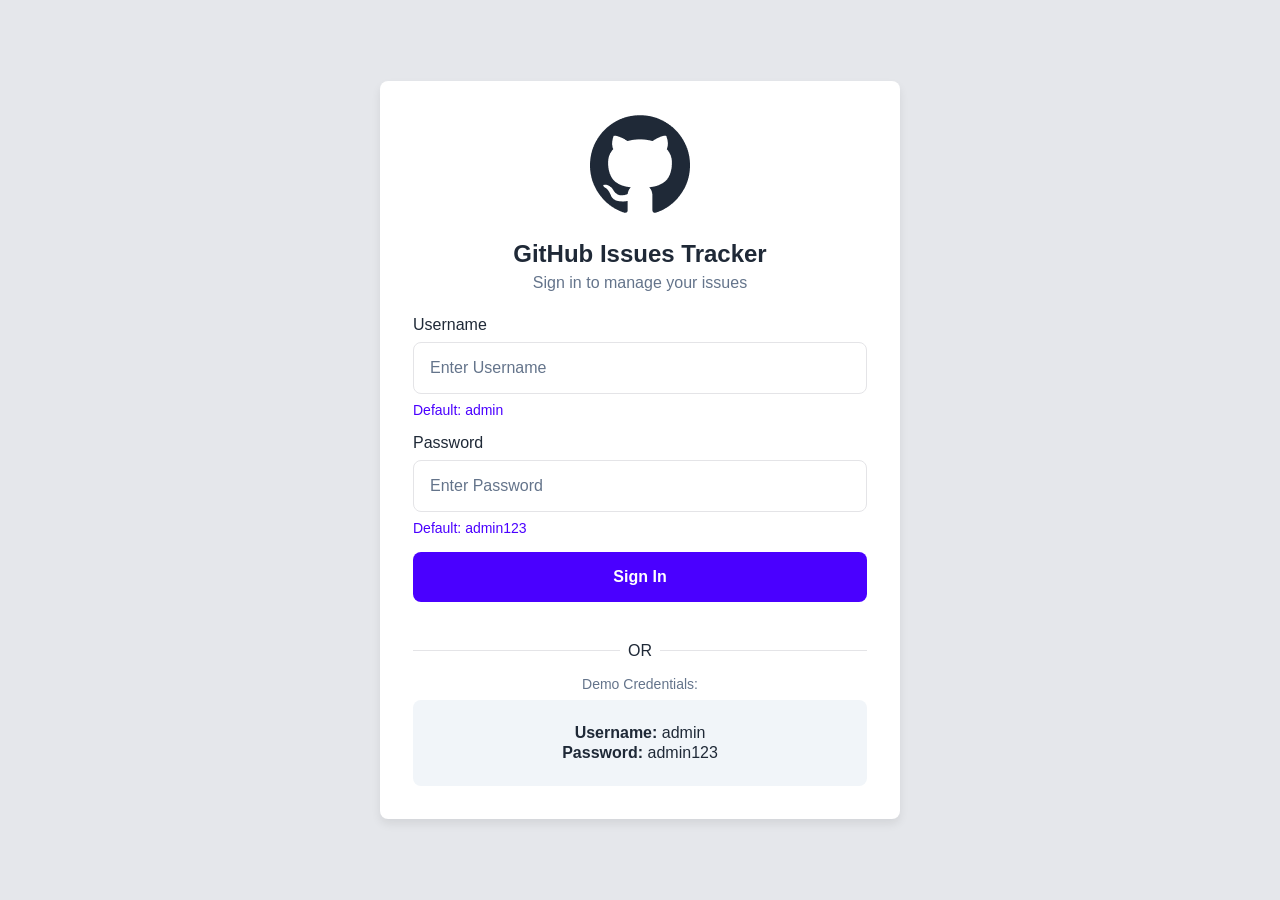
==== commit f8b3b599: "Trim custom UI to stay faithful to the Figma design" ====
--- a/issues.html
+++ b/issues.html
@@ -103,9 +103,6 @@
       aria-labelledby="modal-title"
     >
       <div class="modal-card">
-        <button id="modal-close" type="button" class="modal-close-btn" aria-label="Close modal">
-          &times;
-        </button>
         <div id="modal-content" class="modal-content"></div>
       </div>
     </div>
--- a/css/styles.css
+++ b/css/styles.css
@@ -1,329 +1,496 @@
 :root {
-  --canvas: #eef3fb;
+  --canvas: #f8fafc;
   --surface: #ffffff;
-  --surface-soft: #f8fbff;
-  --ink: #0f172a;
-  --muted: #5b6b86;
-  --line: #d7deeb;
-  --brand: #1565d8;
-  --brand-strong: #0e4fb2;
-  --open: #1a9c4b;
-  --closed: #7b3ff0;
-  --danger: #d13d59;
-  --shadow: 0 14px 34px rgba(12, 42, 99, 0.12);
-  --radius-lg: 20px;
-  --radius-md: 14px;
-  --radius-sm: 10px;
+  --surface-alt: #f1f5f9;
+  --ink: #1f2937;
+  --muted: #64748b;
+  --line: #e4e4e7;
+  --line-strong: #d4d4d8;
+  --brand: #4a00ff;
+  --brand-dark: #3d00d1;
+  --brand-soft: rgba(74, 0, 255, 0.08);
+  --open: #10b981;
+  --open-soft: rgba(16, 185, 129, 0.14);
+  --closed: #8b5cf6;
+  --closed-soft: rgba(139, 92, 246, 0.14);
+  --danger: #dc2626;
+  --shadow: 0 5px 10px rgba(0, 0, 0, 0.08);
+  --shadow-lg: 0 24px 48px rgba(15, 23, 42, 0.16);
+  --radius-sm: 8px;
+  --radius-md: 12px;
+  --radius-lg: 16px;
+  --radius-xl: 24px;
 }
 
 * {
   box-sizing: border-box;
 }
 
+html {
+  scroll-behavior: smooth;
+}
+
 body {
   margin: 0;
-  font-family: "Manrope", sans-serif;
+  font-family: "Geist", "Manrope", sans-serif;
   color: var(--ink);
+  background: var(--canvas);
+}
+
+img {
+  display: block;
+  max-width: 100%;
+}
+
+button,
+input {
+  font: inherit;
 }
 
 .hidden {
   display: none !important;
 }
 
-.login-body {
-  min-height: 100vh;
-  padding: 20px;
-  background:
-    radial-gradient(circle at 10% 20%, rgba(21, 101, 216, 0.18), transparent 36%),
-    radial-gradient(circle at 90% 70%, rgba(22, 163, 74, 0.12), transparent 42%),
-    linear-gradient(145deg, #f5f9ff 0%, #edf3ff 45%, #eaf5f2 100%);
-  display: grid;
-  place-items: center;
-}
-
-.auth-wrapper {
-  width: min(100%, 480px);
-}
-
-.auth-card {
-  background: var(--surface);
-  border: 1px solid var(--line);
-  border-radius: var(--radius-lg);
-  box-shadow: var(--shadow);
-  padding: 36px 30px;
-}
-
-.auth-logo {
-  width: 72px;
-  height: 72px;
-  object-fit: contain;
-  margin-bottom: 14px;
-}
-
-.auth-title {
-  margin: 0;
-  font-size: 1.8rem;
-  font-weight: 800;
-}
-
-.auth-subtitle {
-  margin: 8px 0 24px;
-  color: var(--muted);
-}
-
-.auth-form {
-  display: grid;
-  gap: 10px;
-}
-
-.field-label {
-  font-size: 0.86rem;
-  font-weight: 700;
+.sr-only {
+  position: absolute;
+  width: 1px;
+  height: 1px;
+  padding: 0;
+  margin: -1px;
+  overflow: hidden;
+  clip: rect(0, 0, 0, 0);
+  white-space: nowrap;
+  border: 0;
 }
 
 .text-input {
   width: 100%;
   border: 1px solid var(--line);
   border-radius: var(--radius-sm);
-  padding: 12px 14px;
-  font: inherit;
+  background: var(--surface);
   color: var(--ink);
-  background: #fff;
-  transition: border-color 0.2s, box-shadow 0.2s;
+  padding: 16px;
+  transition: border-color 0.2s ease, box-shadow 0.2s ease;
+}
+
+.text-input::placeholder {
+  color: var(--muted);
 }
 
 .text-input:focus {
   outline: none;
   border-color: var(--brand);
-  box-shadow: 0 0 0 4px rgba(21, 101, 216, 0.14);
-}
-
-.primary-btn,
-.ghost-btn {
+  box-shadow: 0 0 0 4px rgba(74, 0, 255, 0.12);
+}
+
+.primary-btn {
   border: 0;
   border-radius: var(--radius-sm);
-  font: inherit;
-  font-weight: 700;
+  background: var(--brand);
+  color: #ffffff;
   cursor: pointer;
-}
-
-.primary-btn {
-  background: linear-gradient(125deg, var(--brand) 0%, #0ea5e9 100%);
-  color: #fff;
-  padding: 12px 16px;
+  font-weight: 600;
+  transition: background-color 0.2s ease, transform 0.2s ease, box-shadow 0.2s ease;
 }
 
 .primary-btn:hover {
-  background: linear-gradient(125deg, var(--brand-strong) 0%, #0582bc 100%);
+  background: var(--brand-dark);
+  box-shadow: 0 12px 24px rgba(74, 0, 255, 0.18);
+}
+
+.primary-btn:active {
+  transform: translateY(1px);
+}
+
+.primary-btn:focus-visible {
+  outline: none;
+  box-shadow: 0 0 0 4px rgba(74, 0, 255, 0.16);
+}
+
+.primary-btn:disabled {
+  opacity: 0.7;
+  cursor: wait;
+  box-shadow: none;
+  transform: none;
+}
+
+.login-body {
+  min-height: 100vh;
+  display: grid;
+  place-items: center;
+  padding: 24px;
+  background: #e5e7eb;
+}
+
+.auth-shell {
+  width: min(100%, 520px);
+}
+
+.auth-card {
+  background: var(--surface);
+  border: 1px solid rgba(255, 255, 255, 0.8);
+  border-radius: var(--radius-sm);
+  box-shadow: var(--shadow);
+  padding: 32px;
+}
+
+.auth-brand {
+  display: grid;
+  justify-items: center;
+  gap: 24px;
+  text-align: center;
+}
+
+.auth-logo {
+  width: 100px;
+  height: 100px;
+  object-fit: contain;
+}
+
+.auth-copy {
+  display: grid;
+  gap: 4px;
+}
+
+.auth-title {
+  margin: 0;
+  font-size: 1.5rem;
+  font-weight: 600;
+  line-height: 1.3;
+}
+
+.auth-subtitle {
+  margin: 0;
+  color: var(--muted);
+  font-size: 1rem;
+}
+
+.auth-form {
+  display: grid;
+  gap: 16px;
+  margin-top: 24px;
+}
+
+.field-group {
+  display: grid;
+  gap: 8px;
+}
+
+.field-label {
+  font-size: 1rem;
+  font-weight: 500;
+}
+
+.field-hint {
+  margin: 0;
+  color: var(--brand);
+  font-size: 0.875rem;
+}
+
+.auth-submit {
+  width: 100%;
+  padding: 16px;
 }
 
 .auth-error {
-  min-height: 20px;
-  margin: 0;
+  min-height: 1.25rem;
+  margin: -4px 0 0;
   color: var(--danger);
-  font-size: 0.92rem;
+  font-size: 0.9rem;
+  text-align: center;
+}
+
+.auth-divider {
+  display: flex;
+  align-items: center;
+  gap: 8px;
+  margin: 8px 0 0;
+  color: var(--ink);
+}
+
+.auth-divider::before,
+.auth-divider::after {
+  content: "";
+  flex: 1;
+  height: 1px;
+  background: var(--line);
+}
+
+.auth-divider span {
+  font-size: 1rem;
 }
 
 .demo-credentials {
-  margin-top: 20px;
-  border-radius: var(--radius-md);
-  border: 1px dashed rgba(21, 101, 216, 0.45);
-  background: rgba(21, 101, 216, 0.05);
-  padding: 12px 14px;
-  color: #24436f;
-}
-
-.demo-credentials p {
-  margin: 5px 0;
-  font-size: 0.92rem;
+  display: grid;
+  gap: 8px;
+  margin-top: 16px;
+}
+
+.demo-label {
+  margin: 0;
+  color: var(--muted);
+  font-size: 0.875rem;
+  text-align: center;
+}
+
+.demo-card {
+  display: grid;
+  gap: 2px;
+  justify-items: center;
+  padding: 24px;
+  background: var(--surface-alt);
+  border-radius: var(--radius-sm);
+}
+
+.demo-card p {
+  margin: 0;
+  font-size: 1rem;
+  text-align: center;
+}
+
+.demo-card strong {
+  font-weight: 600;
 }
 
 .app-body {
   min-height: 100vh;
-  background: linear-gradient(180deg, #f4f8ff 0%, #eef3fb 100%);
+  background: var(--canvas);
 }
 
 .app-header {
-  position: sticky;
-  top: 0;
-  z-index: 50;
-  background: rgba(255, 255, 255, 0.92);
   border-bottom: 1px solid var(--line);
-  backdrop-filter: blur(6px);
-  padding: 14px 20px;
+  background: var(--surface);
+}
+
+.app-header-inner {
+  width: min(1360px, calc(100% - 32px));
+  margin: 0 auto;
+  padding: 17px 0;
   display: flex;
   align-items: center;
   justify-content: space-between;
+  gap: 24px;
+}
+
+.brand-wrap {
+  display: flex;
+  align-items: center;
+  gap: 12px;
+}
+
+.brand-logo {
+  width: 36px;
+  height: 37px;
+  object-fit: contain;
+}
+
+.brand-title {
+  margin: 0;
+  font-size: 1.75rem;
+  font-weight: 600;
+  line-height: 1.1;
+}
+
+.search-form {
+  display: flex;
+  align-items: center;
   gap: 16px;
 }
 
-.brand-wrap {
-  display: flex;
-  align-items: center;
-  gap: 12px;
-}
-
-.brand-logo {
-  width: 44px;
-  height: 44px;
-}
-
-.brand-title {
-  margin: 0;
-  font-size: 1.1rem;
-  font-weight: 800;
-}
-
-.brand-subtitle {
-  margin: 2px 0 0;
-  color: var(--muted);
-  font-size: 0.86rem;
-}
-
-.header-actions {
+.search-field {
   display: flex;
   align-items: center;
   gap: 10px;
-}
-
-.search-form {
-  display: flex;
-  align-items: center;
-  gap: 8px;
+  width: 300px;
+  min-height: 44px;
+  padding: 0 14px;
+  border: 1px solid var(--line);
+  border-radius: var(--radius-sm);
+  background: var(--surface);
+  transition: border-color 0.2s ease, box-shadow 0.2s ease;
+}
+
+.search-field:focus-within {
+  border-color: var(--brand);
+  box-shadow: 0 0 0 4px rgba(74, 0, 255, 0.12);
+}
+
+.search-icon {
+  display: inline-flex;
+  align-items: center;
+  justify-content: center;
+  color: var(--muted);
+}
+
+.search-icon svg {
+  width: 16px;
+  height: 16px;
 }
 
 .search-input {
-  width: min(340px, 52vw);
+  padding: 0;
+  border: 0;
+  border-radius: 0;
+  background: transparent;
+  box-shadow: none;
+}
+
+.search-input:focus {
+  box-shadow: none;
 }
 
 .search-btn {
-  padding-inline: 18px;
-}
-
-.ghost-btn {
-  padding: 10px 14px;
-  border: 1px solid var(--line);
-  background: #fff;
-  color: var(--ink);
-}
-
-.ghost-btn:hover {
-  background: #f5f8ff;
+  min-width: 131px;
+  min-height: 44px;
+  padding: 0 20px;
 }
 
 .app-main {
-  width: min(1360px, 95%);
-  margin: 22px auto 32px;
+  width: min(1110px, calc(100% - 32px));
+  margin: 60px auto 72px;
 }
 
 .tab-panel {
   border: 1px solid var(--line);
   border-radius: var(--radius-md);
-  background: #fff;
-  box-shadow: 0 8px 24px rgba(20, 37, 80, 0.08);
+  background: var(--surface);
+  box-shadow: var(--shadow);
 }
 
 .tabs-row {
+  display: flex;
+  flex-wrap: wrap;
+  gap: 8px;
+  padding: 24px;
+}
+
+.tab-btn {
+  min-width: 120px;
+  min-height: 40px;
+  padding: 0 18px;
+  border: 1px solid var(--line);
+  border-radius: 10px;
+  background: var(--surface-alt);
+  color: var(--ink);
+  cursor: pointer;
+  font-weight: 500;
+  transition: background-color 0.2s ease, border-color 0.2s ease, color 0.2s ease;
+}
+
+.tab-btn:hover {
+  border-color: var(--brand);
+  color: var(--brand);
+}
+
+.tab-btn.is-active {
+  border-color: var(--brand);
+  background: var(--brand);
+  color: #ffffff;
+}
+
+.issue-shell {
+  margin-top: 16px;
+  border: 1px solid var(--line);
+  border-radius: var(--radius-md);
+  background: var(--surface);
+  box-shadow: var(--shadow);
+  padding: 24px;
+}
+
+.summary-row {
+  display: flex;
+  align-items: center;
+  justify-content: space-between;
+  gap: 16px;
+  padding-bottom: 24px;
   border-bottom: 1px solid var(--line);
-  display: flex;
+}
+
+.summary-left {
+  display: flex;
+  align-items: center;
+  gap: 16px;
+}
+
+.summary-icon-wrap {
+  width: 50px;
+  height: 50px;
+  display: grid;
+  place-items: center;
+  border-radius: 999px;
+  background: var(--surface-alt);
+  flex-shrink: 0;
+}
+
+.summary-icon {
+  width: 32px;
+  height: 32px;
+  object-fit: contain;
+}
+
+.summary-copy {
+  display: grid;
+  gap: 3px;
+}
+
+.summary-total {
+  margin: 0;
+  font-size: 1.625rem;
+  font-weight: 600;
+  line-height: 1.2;
+}
+
+.summary-description {
+  margin: 0;
+  color: var(--muted);
+  font-size: 1rem;
+}
+
+.summary-right {
+  display: flex;
+  align-items: center;
+  gap: 16px;
+  flex-wrap: wrap;
+}
+
+.status-chip {
+  display: inline-flex;
   align-items: center;
   gap: 8px;
-  padding: 10px;
-}
-
-.tab-btn {
-  border: 0;
-  background: transparent;
-  border-radius: 8px;
-  cursor: pointer;
-  padding: 9px 14px;
-  font: inherit;
-  font-weight: 700;
-  color: #334155;
-}
-
-.tab-btn:hover {
-  background: #eff5ff;
-}
-
-.tab-btn.is-active {
-  color: #fff;
-  background: linear-gradient(135deg, var(--brand) 0%, #1278f1 100%);
-}
-
-.summary-row {
-  padding: 12px 14px;
-  display: flex;
-  align-items: center;
-  justify-content: space-between;
-  gap: 10px;
-  flex-wrap: wrap;
-}
-
-.summary-left {
-  display: flex;
-  align-items: center;
-  gap: 8px;
-  color: #1f3556;
-}
-
-.summary-left p {
-  margin: 0;
-  font-weight: 600;
-}
-
-.summary-icon {
-  width: 16px;
-  height: 16px;
-}
-
-.summary-right {
-  display: flex;
-  align-items: center;
-  gap: 10px;
-}
-
-.status-chip {
-  border: 1px solid var(--line);
-  border-radius: 99px;
-  background: var(--surface-soft);
-  padding: 5px 10px;
-  display: flex;
-  align-items: center;
-  gap: 6px;
-  font-size: 0.86rem;
-  font-weight: 700;
-}
-
-.status-chip img {
+  color: var(--muted);
+  font-size: 1rem;
+  font-weight: 500;
+}
+
+.status-dot {
   width: 12px;
   height: 12px;
-  object-fit: contain;
-}
-
-.cards-shell {
-  position: relative;
-  margin-top: 16px;
+  border-radius: 50%;
+}
+
+.status-dot-open {
+  background: var(--open);
+}
+
+.status-dot-closed {
+  background: var(--closed);
 }
 
 .loading-state {
-  border: 1px solid var(--line);
-  border-radius: var(--radius-md);
-  background: #fff;
-  padding: 36px 18px;
   display: grid;
   place-items: center;
-  gap: 10px;
-  color: #334155;
+  gap: 12px;
+  padding: 72px 24px;
+  color: var(--muted);
 }
 
 .spinner {
-  width: 36px;
-  height: 36px;
+  width: 40px;
+  height: 40px;
+  border: 3px solid #ddd6fe;
+  border-top-color: var(--brand);
   border-radius: 50%;
-  border: 3px solid #dbe4f3;
-  border-top-color: var(--brand);
-  animation: spin 0.85s linear infinite;
+  animation: spin 0.8s linear infinite;
 }
 
 @keyframes spin {
@@ -335,32 +502,34 @@
 .issues-grid {
   display: grid;
   grid-template-columns: repeat(4, minmax(0, 1fr));
+  gap: 12px;
+  margin-top: 24px;
+}
+
+.issue-card {
+  display: flex;
+  flex-direction: column;
   gap: 14px;
-}
-
-.issue-card {
-  background: #fff;
+  min-height: 253px;
+  padding: 18px;
   border: 1px solid var(--line);
+  border-top-width: 4px;
   border-radius: var(--radius-md);
-  border-top-width: 4px;
-  box-shadow: 0 8px 20px rgba(18, 34, 70, 0.06);
-  padding: 14px;
-  display: flex;
-  flex-direction: column;
-  gap: 12px;
+  background: var(--surface);
+  box-shadow: 0 3px 10px rgba(15, 23, 42, 0.05);
   cursor: pointer;
-  transition: transform 0.18s ease, box-shadow 0.18s ease, border-color 0.18s ease;
+  transition: transform 0.2s ease, box-shadow 0.2s ease, border-color 0.2s ease;
 }
 
 .issue-card:hover {
-  transform: translateY(-3px);
-  box-shadow: 0 14px 28px rgba(18, 34, 70, 0.1);
+  transform: translateY(-2px);
+  box-shadow: 0 14px 28px rgba(15, 23, 42, 0.1);
 }
 
 .issue-card:focus-visible {
   outline: none;
-  border-color: rgba(21, 101, 216, 0.42);
-  box-shadow: 0 0 0 4px rgba(21, 101, 216, 0.14), 0 14px 28px rgba(18, 34, 70, 0.12);
+  border-color: var(--brand);
+  box-shadow: 0 0 0 4px rgba(74, 0, 255, 0.14);
 }
 
 .issue-card.status-open {
@@ -375,50 +544,61 @@
   display: flex;
   align-items: flex-start;
   justify-content: space-between;
-  gap: 10px;
+  gap: 12px;
 }
 
 .issue-number {
   margin: 0 0 6px;
   color: var(--muted);
   font-size: 0.76rem;
-  font-weight: 700;
+  font-weight: 600;
+  letter-spacing: 0.08em;
   text-transform: uppercase;
-  letter-spacing: 0.04em;
 }
 
 .issue-link {
   margin: 0;
-  color: var(--brand-strong);
-  font-size: 1.02rem;
-  font-weight: 800;
+  font-size: 1.05rem;
+  font-weight: 600;
   line-height: 1.35;
+  display: -webkit-box;
+  overflow: hidden;
+  -webkit-box-orient: vertical;
+  -webkit-line-clamp: 2;
 }
 
 .status-badge {
+  display: inline-flex;
+  align-items: center;
+  justify-content: center;
+  min-height: 24px;
+  padding: 0 10px;
   border-radius: 999px;
-  padding: 4px 9px;
-  font-size: 0.74rem;
-  font-weight: 800;
+  font-size: 0.8rem;
+  font-weight: 600;
   text-transform: capitalize;
   flex-shrink: 0;
 }
 
 .status-badge.status-open {
-  background: rgba(26, 156, 75, 0.14);
-  color: #0f7d38;
+  background: var(--open-soft);
+  color: #0f8a5b;
 }
 
 .status-badge.status-closed {
-  background: rgba(123, 63, 240, 0.14);
-  color: #5d24c8;
+  background: var(--closed-soft);
+  color: #6d28d9;
 }
 
 .issue-description {
   margin: 0;
-  color: #4b5f80;
-  font-size: 0.92rem;
+  color: var(--muted);
+  font-size: 0.94rem;
   line-height: 1.5;
+  display: -webkit-box;
+  overflow: hidden;
+  -webkit-box-orient: vertical;
+  -webkit-line-clamp: 3;
 }
 
 .card-meta-line {
@@ -426,14 +606,21 @@
   align-items: center;
   gap: 8px;
   flex-wrap: wrap;
-  color: #617391;
-  font-size: 0.83rem;
-  font-weight: 600;
+  color: var(--muted);
+  font-size: 0.875rem;
 }
 
 .meta-separator {
-  color: #9aa7bb;
-  font-size: 0.8rem;
+  color: #94a3b8;
+}
+
+.card-footer {
+  margin-top: auto;
+  display: flex;
+  align-items: center;
+  justify-content: space-between;
+  gap: 12px;
+  flex-wrap: wrap;
 }
 
 .label-row {
@@ -443,116 +630,93 @@
   flex-wrap: wrap;
 }
 
-.card-footer {
-  margin-top: auto;
-  display: flex;
-  justify-content: space-between;
-  align-items: center;
-  gap: 8px;
-  flex-wrap: wrap;
-}
-
-.card-trailing {
-  display: flex;
-  align-items: center;
-  gap: 8px;
-  margin-left: auto;
-}
-
-.label-pill {
+.label-pill,
+.modal-label-pill {
+  display: inline-flex;
+  align-items: center;
+  justify-content: center;
+  border: 1px solid transparent;
   border-radius: 999px;
-  border: 1px solid transparent;
-  padding: 5px 10px;
-  font-size: 0.78rem;
-  font-weight: 700;
+  padding: 6px 12px;
+  font-size: 0.75rem;
+  font-weight: 600;
+  letter-spacing: 0.04em;
+  text-transform: uppercase;
   white-space: nowrap;
-  text-transform: uppercase;
-  letter-spacing: 0.03em;
 }
 
 .details-btn {
-  color: var(--brand-strong);
-  font-size: 0.82rem;
-  font-weight: 700;
-  white-space: nowrap;
+  display: none;
 }
 
 .empty-state {
-  margin: 10px 0 0;
+  margin: 24px 0 0;
+  padding: 56px 24px;
+  border-radius: var(--radius-md);
+  border: 1px dashed var(--line-strong);
+  background: var(--surface-alt);
+  color: var(--muted);
   text-align: center;
-  color: var(--muted);
-  border: 1px dashed var(--line);
-  border-radius: var(--radius-md);
-  background: #fff;
-  padding: 28px 18px;
+  display: grid;
+  place-items: center;
+  gap: 14px;
 }
 
 .modal-overlay {
   position: fixed;
   inset: 0;
-  background: rgba(8, 17, 34, 0.56);
   display: grid;
   place-items: center;
-  padding: 18px;
+  padding: 24px;
+  background: rgba(15, 23, 42, 0.16);
   z-index: 100;
 }
 
 .modal-card {
-  width: min(860px, 100%);
-  max-height: calc(100vh - 40px);
+  width: min(700px, 100%);
+  max-height: calc(100vh - 48px);
   overflow-y: auto;
-  border-radius: var(--radius-lg);
-  background: #fff;
-  border: 1px solid var(--line);
-  box-shadow: var(--shadow);
+  padding: 32px;
+  border-radius: 24px;
+  background: var(--surface);
+  box-shadow: var(--shadow-lg);
   position: relative;
-  padding: 32px;
-}
-
-.modal-close-btn {
-  position: absolute;
-  top: 18px;
-  right: 18px;
-  width: 38px;
-  height: 38px;
-  border-radius: 50%;
-  border: 1px solid var(--line);
-  background: #f8fbff;
-  color: #334155;
-  cursor: pointer;
-  font: inherit;
-  font-size: 1.2rem;
+}
+
+.modal-content {
+  display: grid;
+  gap: 24px;
 }
 
 .modal-hero {
-  padding-right: 44px;
+  display: grid;
+  gap: 18px;
+  padding-right: 36px;
 }
 
 .modal-kicker {
-  margin: 0 0 10px;
+  margin: 0;
   color: var(--muted);
   font-size: 0.82rem;
-  font-weight: 800;
+  font-weight: 600;
+  letter-spacing: 0.08em;
   text-transform: uppercase;
-  letter-spacing: 0.08em;
 }
 
 .modal-content h2 {
-  margin-top: 0;
-  margin-bottom: 14px;
-  font-size: clamp(1.8rem, 3vw, 2.5rem);
-  line-height: 1.12;
+  margin: 0;
+  font-size: 1.9375rem;
+  font-weight: 600;
+  line-height: 1.14;
 }
 
 .modal-meta-row {
   display: flex;
   align-items: center;
-  gap: 10px;
+  gap: 12px;
   flex-wrap: wrap;
-  color: #64748b;
-  font-size: 0.95rem;
-  font-weight: 600;
-  margin-bottom: 18px;
+  color: var(--muted);
+  font-size: 1rem;
 }
 
 .modal-meta-separator {
@@ -562,173 +726,171 @@
 .modal-label-row {
   display: flex;
   align-items: center;
-  gap: 10px;
+  gap: 8px;
   flex-wrap: wrap;
-  margin-bottom: 22px;
 }
 
 .modal-description {
   margin: 0;
-  color: #596a86;
-  line-height: 1.52;
-  font-size: 1.02rem;
+  color: var(--muted);
+  font-size: 1rem;
+  line-height: 1.6;
 }
 
 .modal-summary-panel {
   display: grid;
   grid-template-columns: repeat(2, minmax(0, 1fr));
   gap: 16px;
-  margin-top: 28px;
-  padding: 18px;
-  border-radius: 18px;
-  background: #f4f7fb;
+  padding: 16px 20px;
+  border-radius: var(--radius-lg);
+  background: var(--surface-alt);
 }
 
 .modal-summary-item p {
   margin: 0 0 10px;
-  color: #64748b;
-  font-size: 0.88rem;
+  color: var(--muted);
+  font-size: 1rem;
 }
 
 .modal-summary-item strong {
-  color: #1e293b;
-  font-size: 1.05rem;
+  display: inline-block;
+  color: var(--ink);
+  font-size: 1.15rem;
+  font-weight: 600;
 }
 
 .modal-grid {
   display: grid;
   grid-template-columns: repeat(2, minmax(0, 1fr));
   gap: 12px;
-  margin-top: 18px;
 }
 
 .modal-item {
+  padding: 16px;
   border: 1px solid var(--line);
-  border-radius: 16px;
-  background: #fff;
-  padding: 14px 16px;
+  border-radius: var(--radius-lg);
+  background: var(--surface);
 }
 
 .modal-item p {
   margin: 0;
-  color: #2a3b59;
-  font-size: 0.9rem;
+  color: var(--ink);
 }
 
 .modal-item p:first-child {
-  margin-bottom: 4px;
-  color: var(--muted);
-  font-size: 0.78rem;
-  font-weight: 700;
-}
-
-.modal-label-pill {
-  border-radius: 999px;
-  border: 1px solid transparent;
-  padding: 7px 14px;
+  margin-bottom: 6px;
+  color: var(--muted);
   font-size: 0.8rem;
-  font-weight: 700;
+  font-weight: 600;
+  letter-spacing: 0.04em;
   text-transform: uppercase;
-  letter-spacing: 0.04em;
 }
 
 .priority-pill {
   display: inline-flex;
   align-items: center;
   justify-content: center;
-  min-width: 110px;
+  min-width: 82px;
+  min-height: 24px;
+  padding: 0 16px;
   border-radius: 999px;
-  padding: 10px 18px;
-  font-size: 0.9rem;
-  font-weight: 800;
+  font-size: 0.85rem;
+  font-weight: 700;
+  letter-spacing: 0.04em;
   text-transform: uppercase;
-  letter-spacing: 0.04em;
 }
 
 .priority-pill-small {
   min-width: auto;
-  padding: 5px 10px;
-  font-size: 0.74rem;
+  min-height: 22px;
+  padding: 0 12px;
+  font-size: 0.75rem;
 }
 
 .priority-high {
-  background: linear-gradient(135deg, #ef4444 0%, #f97316 100%);
-  color: #fff;
+  background: #ef4444;
+  color: #ffffff;
 }
 
 .priority-medium {
-  background: linear-gradient(135deg, #f59e0b 0%, #facc15 100%);
-  color: #5b3300;
+  background: #f59e0b;
+  color: #4a2f00;
 }
 
 .priority-low {
-  background: linear-gradient(135deg, #22c55e 0%, #86efac 100%);
-  color: #0f4a22;
+  background: #22c55e;
+  color: #063f1a;
 }
 
 .priority-na {
-  background: #e2e8f0;
+  background: #dbe2ea;
   color: #475569;
 }
 
 .label-tone-bug {
-  background: rgba(248, 113, 113, 0.12);
-  border-color: rgba(248, 113, 113, 0.34);
-  color: #dc2626;
+  background: rgba(248, 113, 113, 0.14);
+  border-color: rgba(248, 113, 113, 0.28);
+  color: #ef4444;
 }
 
 .label-tone-help-wanted {
-  background: rgba(245, 158, 11, 0.12);
-  border-color: rgba(245, 158, 11, 0.36);
-  color: #c2410c;
+  background: rgba(245, 158, 11, 0.14);
+  border-color: rgba(245, 158, 11, 0.3);
+  color: #d97706;
 }
 
 .label-tone-enhancement {
   background: rgba(59, 130, 246, 0.12);
-  border-color: rgba(59, 130, 246, 0.3);
-  color: #1d4ed8;
+  border-color: rgba(59, 130, 246, 0.26);
+  color: #2563eb;
 }
 
 .label-tone-documentation {
-  background: rgba(16, 185, 129, 0.12);
-  border-color: rgba(16, 185, 129, 0.32);
-  color: #047857;
+  background: rgba(14, 165, 233, 0.12);
+  border-color: rgba(14, 165, 233, 0.24);
+  color: #0284c7;
 }
 
 .label-tone-good-first-issue {
-  background: rgba(168, 85, 247, 0.12);
-  border-color: rgba(168, 85, 247, 0.32);
+  background: rgba(139, 92, 246, 0.12);
+  border-color: rgba(139, 92, 246, 0.24);
   color: #7c3aed;
 }
 
 .label-tone-general {
   background: rgba(148, 163, 184, 0.14);
-  border-color: rgba(148, 163, 184, 0.3);
+  border-color: rgba(148, 163, 184, 0.28);
   color: #475569;
 }
 
 .modal-actions {
   display: flex;
   justify-content: flex-end;
-  margin-top: 26px;
+  margin-top: 4px;
 }
 
 .modal-action-btn {
+  min-width: 76px;
+  min-height: 44px;
+  padding: 0 16px;
   border: 0;
-  border-radius: 14px;
-  background: linear-gradient(135deg, #2563eb 0%, #4f46e5 100%);
-  color: #fff;
+  border-radius: var(--radius-sm);
+  background: var(--brand);
+  color: #ffffff;
   cursor: pointer;
-  font: inherit;
-  font-weight: 800;
-  padding: 14px 22px;
+  font-weight: 600;
+}
+
+.modal-action-btn:hover {
+  background: var(--brand-dark);
 }
 
 .modal-loading {
   display: grid;
   place-items: center;
   gap: 12px;
-  padding: 34px;
+  padding: 40px 0;
+  color: var(--muted);
 }
 
 @media (max-width: 1180px) {
@@ -738,20 +900,17 @@
 }
 
 @media (max-width: 920px) {
-  .app-header {
+  .app-header-inner {
     align-items: stretch;
     flex-direction: column;
   }
 
-  .header-actions {
-    justify-content: space-between;
-  }
-
-  .search-input {
+  .search-form {
     width: 100%;
   }
 
-  .search-form {
+  .search-field {
+    width: 100%;
     flex: 1;
   }
 
@@ -760,42 +919,67 @@
   }
 }
 
-@media (max-width: 620px) {
+@media (max-width: 680px) {
+  .login-body {
+    padding: 16px;
+  }
+
   .auth-card {
-    padding: 26px 20px;
-  }
-
-  .brand-subtitle {
-    display: none;
-  }
-
-  .header-actions {
+    padding: 24px;
+  }
+
+  .app-main {
+    margin-top: 32px;
+  }
+
+  .tabs-row,
+  .issue-shell {
+    padding: 16px;
+  }
+
+  .brand-title {
+    font-size: 1.4rem;
+  }
+
+  .summary-row {
+    align-items: flex-start;
+    flex-direction: column;
+  }
+
+  .summary-right {
+    width: 100%;
+    justify-content: space-between;
+  }
+
+  .search-form {
     flex-direction: column;
     align-items: stretch;
   }
 
-  .issues-grid {
-    grid-template-columns: 1fr;
-  }
-
-  .summary-right {
+  .search-btn {
     width: 100%;
-    justify-content: flex-start;
-  }
-
-  .search-form {
-    width: 100%;
-  }
-
-  .modal-card {
-    padding: 18px;
-  }
-
+  }
+
+  .issues-grid,
+  .modal-grid,
   .modal-summary-panel {
     grid-template-columns: 1fr;
   }
 
-  .modal-grid {
-    grid-template-columns: 1fr;
-  }
-}
+  .modal-card {
+    padding: 24px 20px;
+    border-radius: 24px;
+  }
+
+  .modal-hero {
+    padding-right: 20px;
+  }
+
+  .modal-actions {
+    justify-content: stretch;
+  }
+
+  .modal-action-btn {
+    width: 100%;
+  }
+}
